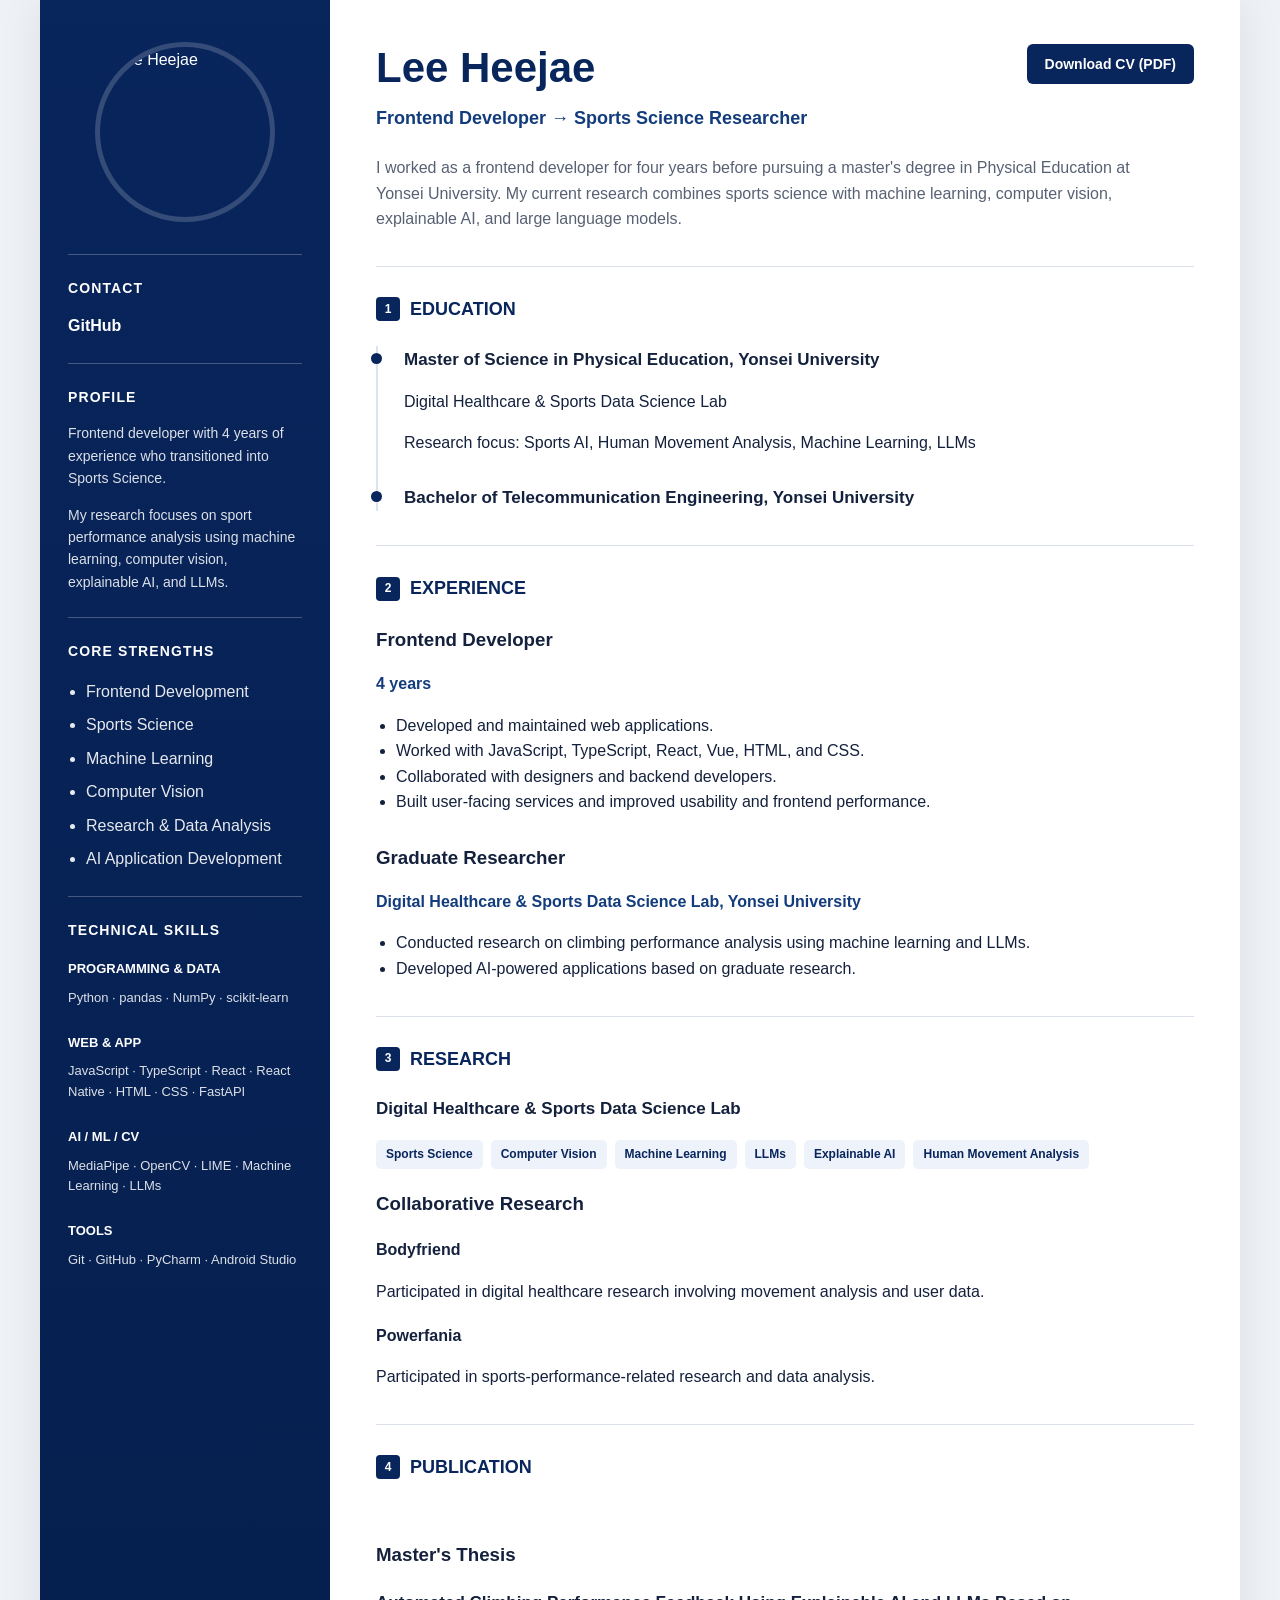
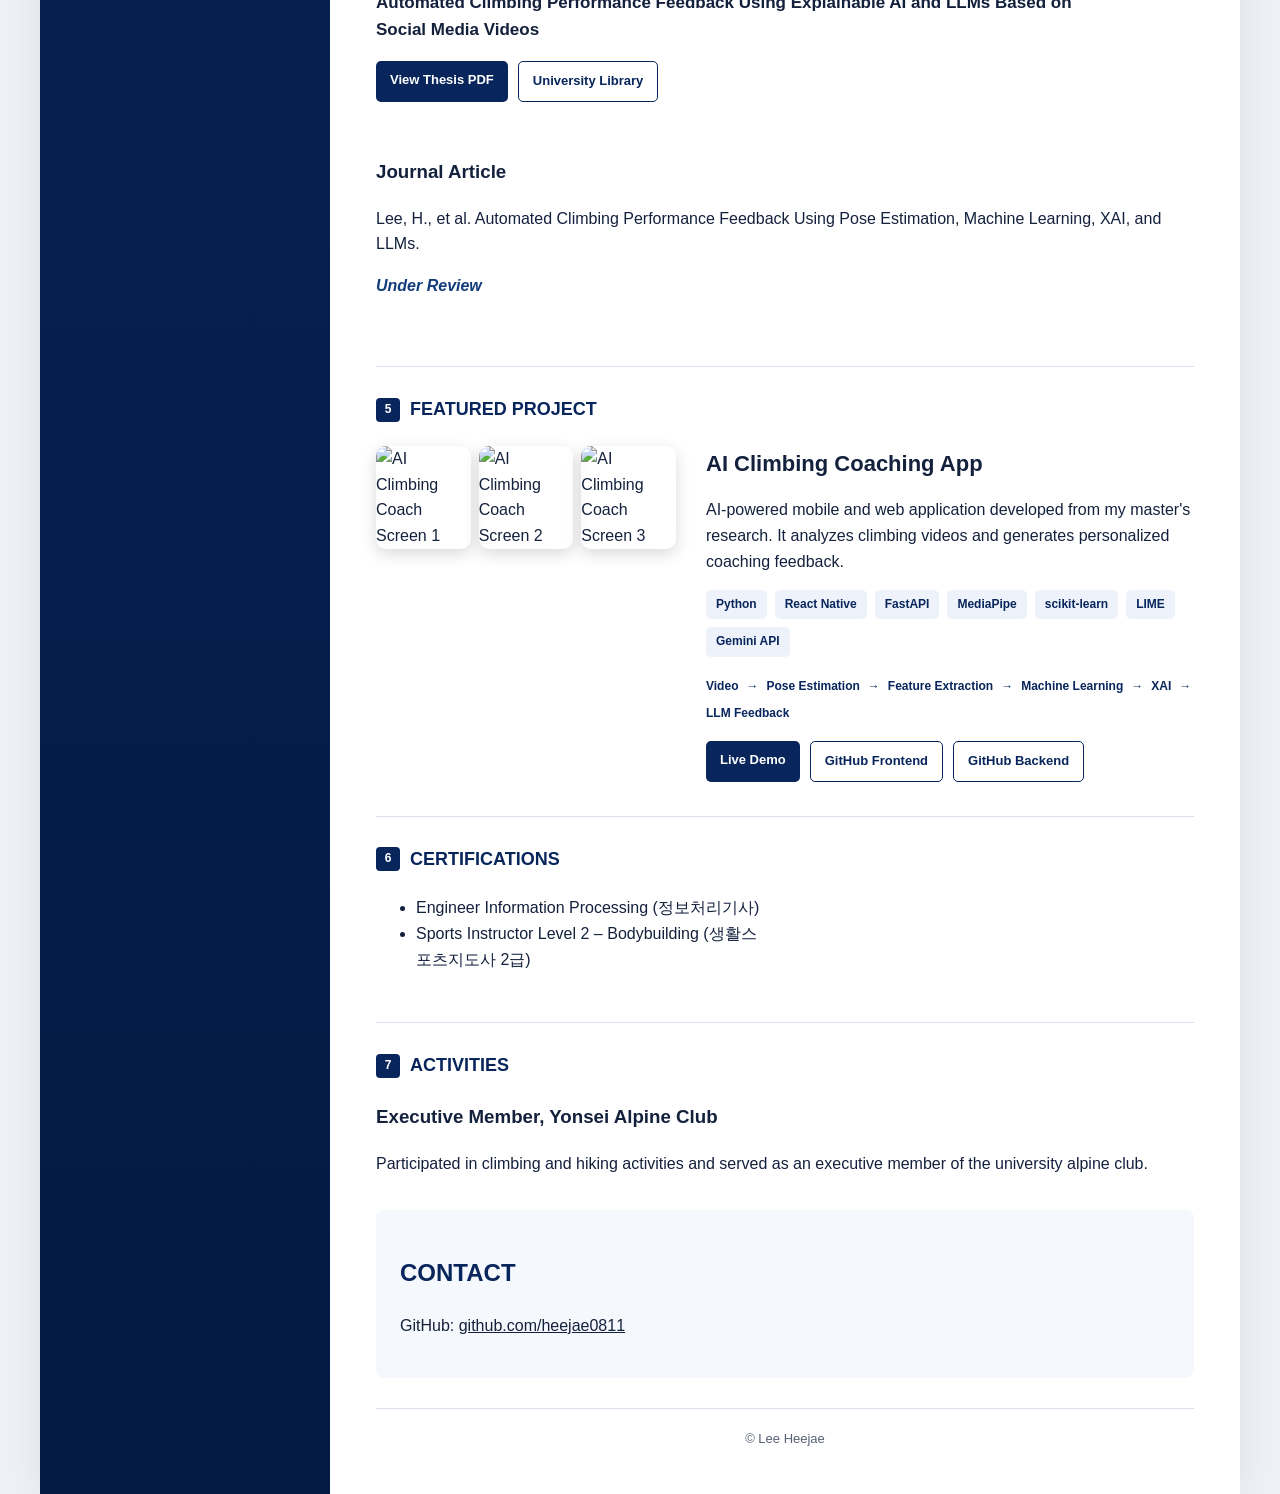
==== index.html @ 7dd9db21 "CV" ====
<!DOCTYPE html>
<html lang="en">
<head>
  <meta charset="UTF-8" />
  <meta name="viewport" content="width=device-width, initial-scale=1.0" />
  <title>Lee Heejae | Sports Science & AI</title>
  <meta
    name="description"
    content="Lee Heejae - Sports Science Researcher"
  />
  <link rel="stylesheet" href="style.css" />
</head>

<body>
  <div class="page-wrapper">
    <!-- SIDEBAR -->
    <aside class="sidebar">
      <div class="profile-photo-wrapper">
        <img
          src="assets/profile.jpg"
          alt="Lee Heejae"
          class="profile-photo"
        />
      </div>

      <section class="sidebar-section">
        <h3>CONTACT</h3>

        <a
          href="https://github.com/heejae0811"
          target="_blank"
          rel="noopener noreferrer"
          class="sidebar-link"
        >
          GitHub
        </a>
      </section>

      <section class="sidebar-section">
        <h3>PROFILE</h3>

        <p>Frontend developer with 4 years of experience who transitioned into Sports Science.</p>

        <p>My research focuses on sport performance analysis using machine learning, computer vision, explainable AI, and LLMs.</p>
      </section>

      <section class="sidebar-section">
        <h3>CORE STRENGTHS</h3>

        <ul class="sidebar-list">
          <li>Frontend Development</li>
          <li>Sports Science</li>
          <li>Machine Learning</li>
          <li>Computer Vision</li>
          <li>Research & Data Analysis</li>
          <li>AI Application Development</li>
        </ul>
      </section>

      <section class="sidebar-section">
        <h3>TECHNICAL SKILLS</h3>

        <div class="skill-group">
          <strong>Programming & Data</strong>

          <p>Python · pandas · NumPy · scikit-learn</p>
        </div>

        <div class="skill-group">
          <strong>Web & App</strong>

          <p>JavaScript · TypeScript · React · React Native · HTML · CSS · FastAPI</p>
        </div>

        <div class="skill-group">
          <strong>AI / ML / CV</strong>

          <p>MediaPipe · OpenCV · LIME · Machine Learning · LLMs</p>
        </div>

        <div class="skill-group">
          <strong>Tools</strong>

          <p>Git · GitHub · PyCharm · Android Studio</p>
        </div>
      </section>
    </aside>

    <!-- MAIN -->
    <main class="main-content">
      <!-- HERO -->
      <header class="hero">
        <div>
          <h1>Lee Heejae</h1>

          <p class="hero-subtitle">Frontend Developer → Sports Science Researcher</p>
        </div>

        <button type="button" class="download-btn" onclick="window.print()">
          Download CV (PDF)
        </button>
      </header>

      <section class="intro">
        <p>
          I worked as a frontend developer for four years before pursuing
          a master's degree in Physical Education at Yonsei University.
          My current research combines sports science with machine learning,
          computer vision, explainable AI, and large language models.
        </p>
      </section>

      <!-- EDUCATION -->
      <section class="section" id="education">
        <h2>
          <span class="section-number">1</span>
          EDUCATION
        </h2>

        <div class="timeline">
          <div class="timeline-item">
            <h3>Master of Science in Physical Education, Yonsei University</h3>

            <p>Digital Healthcare & Sports Data Science Lab</p>

            <p>Research focus: Sports AI, Human Movement Analysis, Machine Learning, LLMs</p>
          </div>

          <div class="timeline-item">
            <h3>Bachelor of Telecommunication Engineering, Yonsei University</h3>
          </div>
        </div>
      </section>

      <!-- EXPERIENCE -->
      <section class="section" id="experience">
        <h2>
          <span class="section-number">2</span>
          EXPERIENCE
        </h2>

        <div class="experience-item">
          <h3>Frontend Developer</h3>

          <p class="experience-meta">4 years</p>

          <ul>
            <li>Developed and maintained web applications.</li>
            <li>Worked with JavaScript, TypeScript, React, Vue, HTML, and CSS.</li>
            <li>Collaborated with designers and backend developers.</li>
            <li>Built user-facing services and improved usability and frontend performance.</li>
          </ul>
        </div>

        <div class="experience-item">
          <h3>Graduate Researcher</h3>

          <p class="experience-meta">
            Digital Healthcare & Sports Data Science Lab, Yonsei University
          </p>

          <ul>
            <li>Conducted research on climbing performance analysis using machine learning and LLMs.</li>
            <li>Developed AI-powered applications based on graduate research.</li>
          </ul>
        </div>

      </section>

      <!-- RESEARCH -->
      <section class="section" id="research">
        <h2>
          <span class="section-number">3</span>
          RESEARCH
        </h2>

        <p class="research-lab">Digital Healthcare & Sports Data Science Lab</p>

        <div class="tag-container">
          <span class="tag">Sports Science</span>
          <span class="tag">Computer Vision</span>
          <span class="tag">Machine Learning</span>
          <span class="tag">LLMs</span>
          <span class="tag">Explainable AI</span>
          <span class="tag">Human Movement Analysis</span>
        </div>

        <div class="research-collaboration">
          <h3>Collaborative Research</h3>

          <div class="research-item">
            <strong>Bodyfriend</strong>

            <p>Participated in digital healthcare research involving movement analysis and user data.</p>
          </div>

          <div class="research-item">
            <strong>Powerfania</strong>

            <p>Participated in sports-performance-related research and data analysis.</p>
          </div>
        </div>
      </section>


      <!-- THESIS -->
      <section class="section" id="thesis">
        <h2>
          <span class="section-number">4</span>
          PUBLICATION
        </h2>

        <div class="thesis-card">
          <h3>Master's Thesis</h3>

          <p class="thesis-title">Automated Climbing Performance Feedback Using Explainable AI and LLMs Based on Social Media Videos</p>

          <div class="button-row">
            <a
              href="assets/thesis.pdf"
              target="_blank"
              class="primary-btn"
            >
              View Thesis PDF
            </a>

            <a
              href="#"
              target="_blank"
              class="secondary-btn"
            >
              University Library
            </a>
          </div>
        </div>

        <div class="publication-card">
          <h3>Journal Article</h3>

          <p>
            Lee, H., et al.
            Automated Climbing Performance Feedback Using
            Pose Estimation, Machine Learning, XAI, and LLMs.
          </p>

          <p class="status">Under Review</p>
        </div>
      </section>

      <!-- PROJECT -->
      <section class="section featured-project" id="project">
        <h2>
          <span class="section-number">5</span>
          FEATURED PROJECT
        </h2>

        <div class="project-layout">
          <div class="project-images">
            <img
              src="assets/app-01.jpg"
              alt="AI Climbing Coach Screen 1"
            />

            <img
              src="assets/app-02.jpg"
              alt="AI Climbing Coach Screen 2"
            />

            <img
              src="assets/app-03.jpg"
              alt="AI Climbing Coach Screen 3"
            />
          </div>

          <div class="project-content">
            <div class="project-title-row">
              <h3>AI Climbing Coaching App</h3>
            </div>

            <p>
              AI-powered mobile and web application
              developed from my master's research.
              It analyzes climbing videos and generates
              personalized coaching feedback.
            </p>

            <div class="tag-container">
              <span class="tag">Python</span>
              <span class="tag">React Native</span>
              <span class="tag">FastAPI</span>
              <span class="tag">MediaPipe</span>
              <span class="tag">scikit-learn</span>
              <span class="tag">LIME</span>
              <span class="tag">Gemini API</span>
            </div>

            <div class="pipeline">
              <span>Video</span>
              <span>→</span>

              <span>Pose Estimation</span>
              <span>→</span>

              <span>Feature Extraction</span>
              <span>→</span>

              <span>Machine Learning</span>
              <span>→</span>

              <span>XAI</span>
              <span>→</span>

              <span>LLM Feedback</span>
            </div>

            <div class="button-row">
              <a
                href="https://ai-climbing-coach-seven.vercel.app"
                target="_blank"
                class="primary-btn"
              >
                Live Demo
              </a>

              <a
                href="https://github.com/heejae0811/AIClimbingCoach"
                target="_blank"
                class="secondary-btn"
              >
                GitHub Frontend
              </a>

              <a
                href="https://github.com/heejae0811/AIClimbingCoach_backend"
                target="_blank"
                class="secondary-btn"
              >
                GitHub Backend
              </a>
            </div>
          </div>
        </div>
      </section>

      <!-- CERTIFICATIONS -->
      <section class="section two-column-section">
        <div>
          <h2>
            <span class="section-number">6</span>
            CERTIFICATIONS
          </h2>

          <ul>
            <li>Engineer Information Processing (정보처리기사)</li>

            <li>Sports Instructor Level 2 – Bodybuilding (생활스포츠지도사 2급)</li>
          </ul>
        </div>
      </section>

      <!-- ACTIVITIES -->
      <section class="section">

        <h2>
          <span class="section-number">7</span>
          ACTIVITIES
        </h2>

        <h3>Executive Member, Yonsei Alpine Club</h3>

        <p>Participated in climbing and hiking activities and served as an executive member of the university alpine club.</p>
      </section>

      <!-- CONTACT -->
      <section class="contact-section">
        <h2>CONTACT</h2>

        <p>
          GitHub:
          <a
            href="https://github.com/heejae0811"
            target="_blank"
          >
            github.com/heejae0811
          </a>
        </p>
      </section>

      <footer>© Lee Heejae</footer>
    </main>
  </div>

  <script src="script.js"></script>
</body>
</html>
---- style.css ----
:root {
  --navy: #08255c;
  --navy-dark: #041a43;
  --navy-light: #123c7c;

  --text: #14213d;
  --muted: #586174;

  --border: #d9e0eb;
  --background: #ffffff;
  --tag-bg: #eef3fb;
}

* {
  box-sizing: border-box;
}

html {
  scroll-behavior: smooth;
}

body {
  margin: 0;
  font-family:
    -apple-system,
    BlinkMacSystemFont,
    "Segoe UI",
    Arial,
    sans-serif;

  background: #eef1f6;
  color: var(--text);
  line-height: 1.6;
}

a {
  color: inherit;
}

.page-wrapper {
  width: 1200px;
  max-width: 100%;
  margin: 0 auto;

  display: grid;
  grid-template-columns: 290px 1fr;

  background: white;

  min-height: 100vh;

  box-shadow:
    0 0 40px rgba(0, 0, 0, 0.08);
}


/* =========================
   SIDEBAR
========================= */

.sidebar {
  background:
    linear-gradient(
      180deg,
      var(--navy) 0%,
      var(--navy-dark) 100%
    );

  color: white;

  padding:
    42px 28px;

  min-height: 100%;
}

.profile-photo-wrapper {
  display: flex;
  justify-content: center;

  margin-bottom: 32px;
}

.profile-photo {
  width: 180px;
  height: 180px;

  object-fit: cover;

  border-radius: 50%;

  border:
    5px solid rgba(255,255,255,0.18);
}

.sidebar-section {
  border-top:
    1px solid rgba(255,255,255,0.25);

  padding-top: 22px;
  margin-top: 24px;
}

.sidebar-section h3 {
  margin:
    0 0 14px;

  font-size: 14px;

  letter-spacing: 0.08em;
}

.sidebar-section p {
  font-size: 14px;
  color:
    rgba(255,255,255,0.86);
}

.sidebar-link {
  display: inline-block;

  text-decoration: none;

  font-weight: 600;
}

.sidebar-link:hover {
  text-decoration: underline;
}

.sidebar-list {
  padding-left: 18px;

  color:
    rgba(255,255,255,0.9);
}

.sidebar-list li {
  margin-bottom: 8px;
}

.skill-group {
  margin-bottom: 20px;
}

.skill-group strong {
  font-size: 13px;

  text-transform: uppercase;
}

.skill-group p {
  margin:
    7px 0 0;

  font-size: 13px;
}


/* =========================
   MAIN
========================= */

.main-content {
  padding:
    44px 46px;
}


/* HERO */

.hero {
  display: flex;

  justify-content: space-between;

  gap: 30px;

  align-items: flex-start;
}

.hero h1 {
  margin: 0;

  font-size: 42px;

  color: var(--navy);

  line-height: 1.15;
}

.hero h1 span {
  font-size: 34px;
  margin-left: 10px;
}

.hero-subtitle {
  margin:
    12px 0 0;

  color: var(--navy-light);

  font-size: 18px;

  font-weight: 700;
}

.download-btn {
  white-space: nowrap;

  background: var(--navy);

  color: white;

  padding:
    12px 18px;

  border-radius: 6px;

  text-decoration: none;

  font-weight: 600;

  transition:
    0.2s ease;
}

.download-btn:hover {
  background:
    var(--navy-light);
}

.intro {
  margin-top: 22px;

  max-width: 760px;

  font-size: 16px;

  color: var(--muted);
}


/* =========================
   SECTION
========================= */

.section {
  border-top:
    1px solid var(--border);

  margin-top: 34px;

  padding-top: 28px;
}

.section h2 {
  display: flex;

  align-items: center;

  gap: 10px;

  font-size: 18px;

  margin:
    0 0 22px;

  color: var(--navy);
}

.section-number {
  display: inline-flex;

  align-items: center;
  justify-content: center;

  width: 24px;
  height: 24px;

  background: var(--navy);

  color: white;

  border-radius: 4px;

  font-size: 12px;
}


/* EDUCATION */

.timeline {
  border-left:
    2px solid #dce4f0;

  padding-left: 26px;
}

.timeline-item {
  position: relative;

  margin-bottom: 28px;
}

.timeline-item::before {
  content: "";

  position: absolute;

  left: -33px;
  top: 7px;

  width: 11px;
  height: 11px;

  background: var(--navy);

  border-radius: 50%;
}

.timeline-item h3 {
  margin: 0;

  font-size: 17px;
}

.institution {
  color: var(--navy-light);

  font-weight: 700;
}


/* EXPERIENCE */

.experience-item {
  margin-bottom: 28px;
}

.experience-item h3 {
  margin-bottom: 2px;
}

.experience-meta {
  color: var(--navy-light);

  font-weight: 600;
}

.experience-item ul {
  padding-left: 20px;
}


/* RESEARCH */

.research-lab {
  font-size: 17px;
  font-weight: 700;
}

.tag-container {
  display: flex;

  flex-wrap: wrap;

  gap: 8px;

  margin:
    14px 0 20px;
}

.tag {
  background:
    var(--tag-bg);

  color: var(--navy);

  padding:
    5px 10px;

  border-radius: 5px;

  font-size: 12px;

  font-weight: 600;
}

.research-item {
  margin-bottom: 18px;
}


/* THESIS */

.thesis-card,
.publication-card {
  padding:
    18px 0;
}

.thesis-title {
  font-size: 17px;

  font-weight: 700;

  max-width: 700px;
}

.status {
  font-style: italic;

  color: var(--navy-light);

  font-weight: 700;
}


/* BUTTONS */

.button-row {
  display: flex;

  flex-wrap: wrap;

  gap: 10px;

  margin-top: 18px;
}

.download-btn {
  border: none;
  cursor: pointer;
  font-family: inherit;
  font-size: 14px;
}

.primary-btn,
.secondary-btn {
  display: inline-block;

  padding:
    9px 14px;

  border-radius: 5px;

  text-decoration: none;

  font-size: 13px;

  font-weight: 700;
}

.primary-btn {
  background: var(--navy);

  color: white;
}

.secondary-btn {
  border:
    1px solid var(--navy);

  color: var(--navy);

  background: white;
}


/* PROJECT */

.project-layout {
  display: grid;

  grid-template-columns:
    300px 1fr;

  gap: 30px;

  align-items: start;
}

.project-images {
  display: grid;

  grid-template-columns:
    repeat(3, 1fr);

  gap: 8px;
}

.project-images img {
  width: 100%;

  border-radius: 10px;

  box-shadow:
    0 5px 16px
    rgba(0,0,0,0.15);
}

.project-title-row {
  display: flex;

  align-items: center;

  gap: 10px;
}

.project-title-row h3 {
  font-size: 22px;

  margin: 0;
}

.featured-label {
  background: var(--navy);

  color: white;

  padding:
    4px 8px;

  border-radius: 5px;

  font-size: 11px;
}

.pipeline {
  display: flex;

  flex-wrap: wrap;

  gap: 8px;

  margin-top: 18px;

  color: var(--navy);

  font-size: 12px;

  font-weight: 600;
}


/* TWO COLUMN */

.two-column-section {
  display: grid;

  grid-template-columns:
    1fr 1fr;

  gap: 40px;
}


/* CONTACT */

.contact-section {
  margin-top: 34px;

  padding:
    24px;

  background:
    #f5f8fc;

  border-radius: 8px;
}

.contact-section h2 {
  color: var(--navy);
}


/* FOOTER */

footer {
  margin-top: 30px;

  padding-top: 20px;

  border-top:
    1px solid var(--border);

  text-align: center;

  color: var(--muted);

  font-size: 13px;
}


/* =========================
   RESPONSIVE
========================= */

@media (max-width: 900px) {

  .page-wrapper {
    display: block;
  }

  .sidebar {
    min-height: auto;
  }

  .main-content {
    padding:
      30px 22px;
  }

  .hero {
    display: block;
  }

  .download-btn {
    display: inline-block;

    margin-top: 20px;
  }

  .project-layout {
    grid-template-columns: 1fr;
  }

  .project-images {
    max-width: 400px;
  }

  .two-column-section {
    grid-template-columns: 1fr;
  }

}


@media (max-width: 520px) {

  .hero h1 {
    font-size: 34px;
  }

  .hero h1 span {
    display: block;

    margin:
      4px 0 0;

    font-size: 24px;
  }

  .project-images {
    grid-template-columns:
      repeat(3, 1fr);
  }

}


/* =========================================
   PRINT / PDF
========================================= */

@page {
  size: A4;
  margin: 12mm;
}

@media print {
  html,
  body {
    width: 210mm;
    margin: 0;
    padding: 0;

    background: #ffffff;

    -webkit-print-color-adjust: exact !important;
    print-color-adjust: exact !important;
  }

  body {
    font-size: 10.5pt;
    line-height: 1.45;
  }

  .page-wrapper {
    width: 100%;
    max-width: none;
    min-height: auto;

    margin: 0;

    display: grid;

    grid-template-columns: 55mm 1fr;

    box-shadow: none;
  }

  /* LEFT SIDEBAR */

  .sidebar {
    padding: 10mm 6mm;

    background: #08255c !important;
    color: #ffffff !important;

    min-height: 100%;
  }

  .profile-photo {
    width: 34mm;
    height: 34mm;

    border-width: 2px;
  }

  .sidebar-section {
    margin-top: 5mm;
    padding-top: 4mm;
  }

  .sidebar-section h3 {
    font-size: 9pt;
  }

  .sidebar-section p,
  .sidebar-list,
  .skill-group p {
    font-size: 8pt;
    line-height: 1.35;
  }

  /* MAIN */

  .main-content {
    padding: 10mm 8mm;
  }

  .hero {
    display: block;
  }

  .hero h1 {
    font-size: 25pt;
  }

  .hero h1 span {
    font-size: 18pt;
  }

  .hero-subtitle {
    font-size: 11pt;
  }

  .intro {
    font-size: 9.5pt;
  }

  /* REMOVE DOWNLOAD BUTTON */

  .download-btn {
    display: none !important;
  }

  /* SECTIONS */

  .section {
    margin-top: 6mm;
    padding-top: 5mm;
  }

  .section h2 {
    margin-bottom: 4mm;

    font-size: 12pt;
  }

  .section h3 {
    font-size: 10pt;
  }

  .section p,
  .section li {
    font-size: 8.8pt;
  }

  /* Prevent sections from being awkwardly split */

  .timeline-item,
  .experience-item,
  .research-item,
  .thesis-card,
  .publication-card,
  .project-content {
    break-inside: avoid;
    page-break-inside: avoid;
  }

  /* PROJECT */

  .project-layout {
    display: block;
  }

  .project-images {
    display: flex;

    gap: 3mm;

    margin-bottom: 5mm;
  }

  .project-images img {
    width: 28%;
    max-width: 28%;

    border-radius: 3mm;

    box-shadow: none;
  }

  .project-title-row h3 {
    font-size: 12pt;
  }

  .tag-container {
    gap: 2mm;
  }

  .tag {
    padding: 1mm 2mm;

    font-size: 7.5pt;
  }

  .pipeline {
    font-size: 7.5pt;
  }

  /* DON'T PRINT WEBSITE BUTTONS */

  .button-row {
    display: none !important;
  }

  /* CERTIFICATIONS */

  .two-column-section {
    display: grid;

    grid-template-columns: 1fr 1fr;

    gap: 8mm;
  }

  /* CONTACT */

  .contact-section {
    background: #f5f8fc !important;

    padding: 5mm;
  }

  /* FOOTER */

  footer {
    margin-top: 5mm;

    font-size: 7pt;
  }

  /* LINKS */

  a {
    text-decoration: none;

    color: inherit;
  }

  /* IMPORTANT:
     avoid page splitting immediately after headings */

  h1,
  h2,
  h3 {
    break-after: avoid;
    page-break-after: avoid;
  }

}
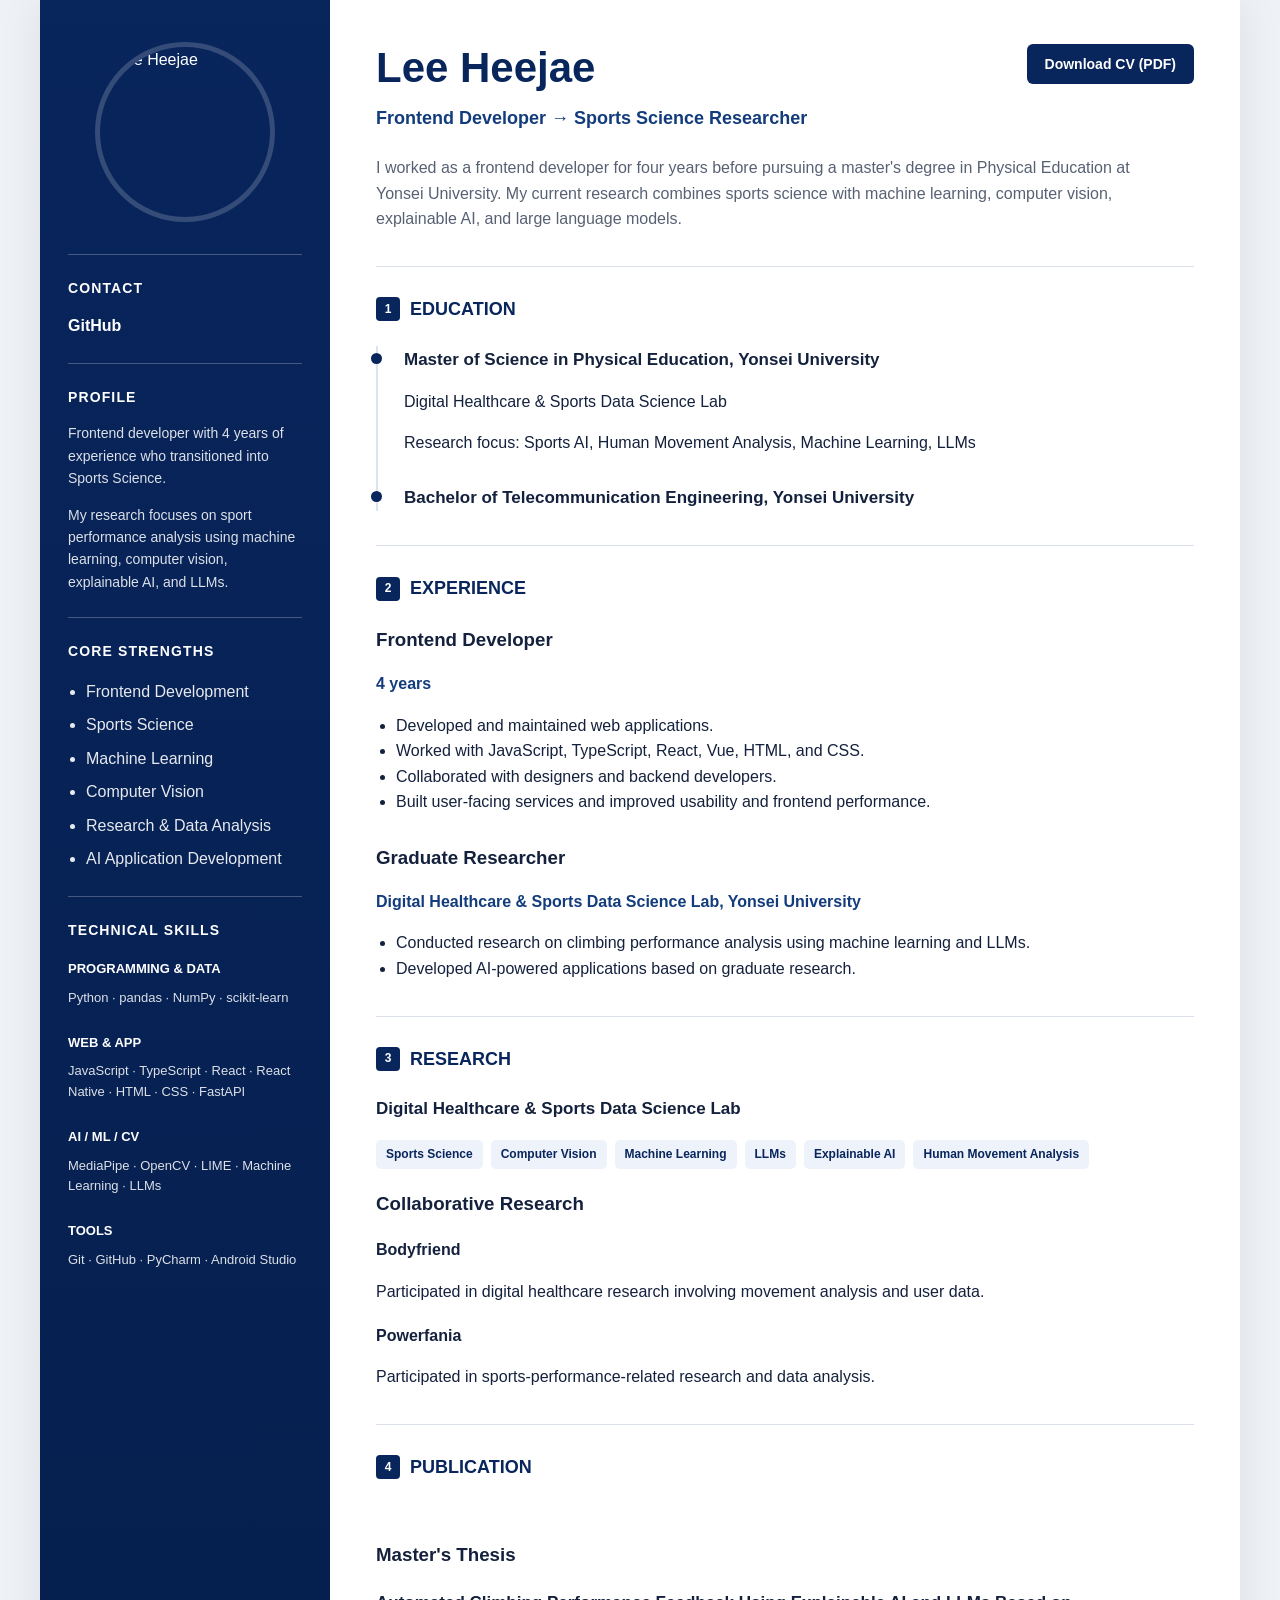
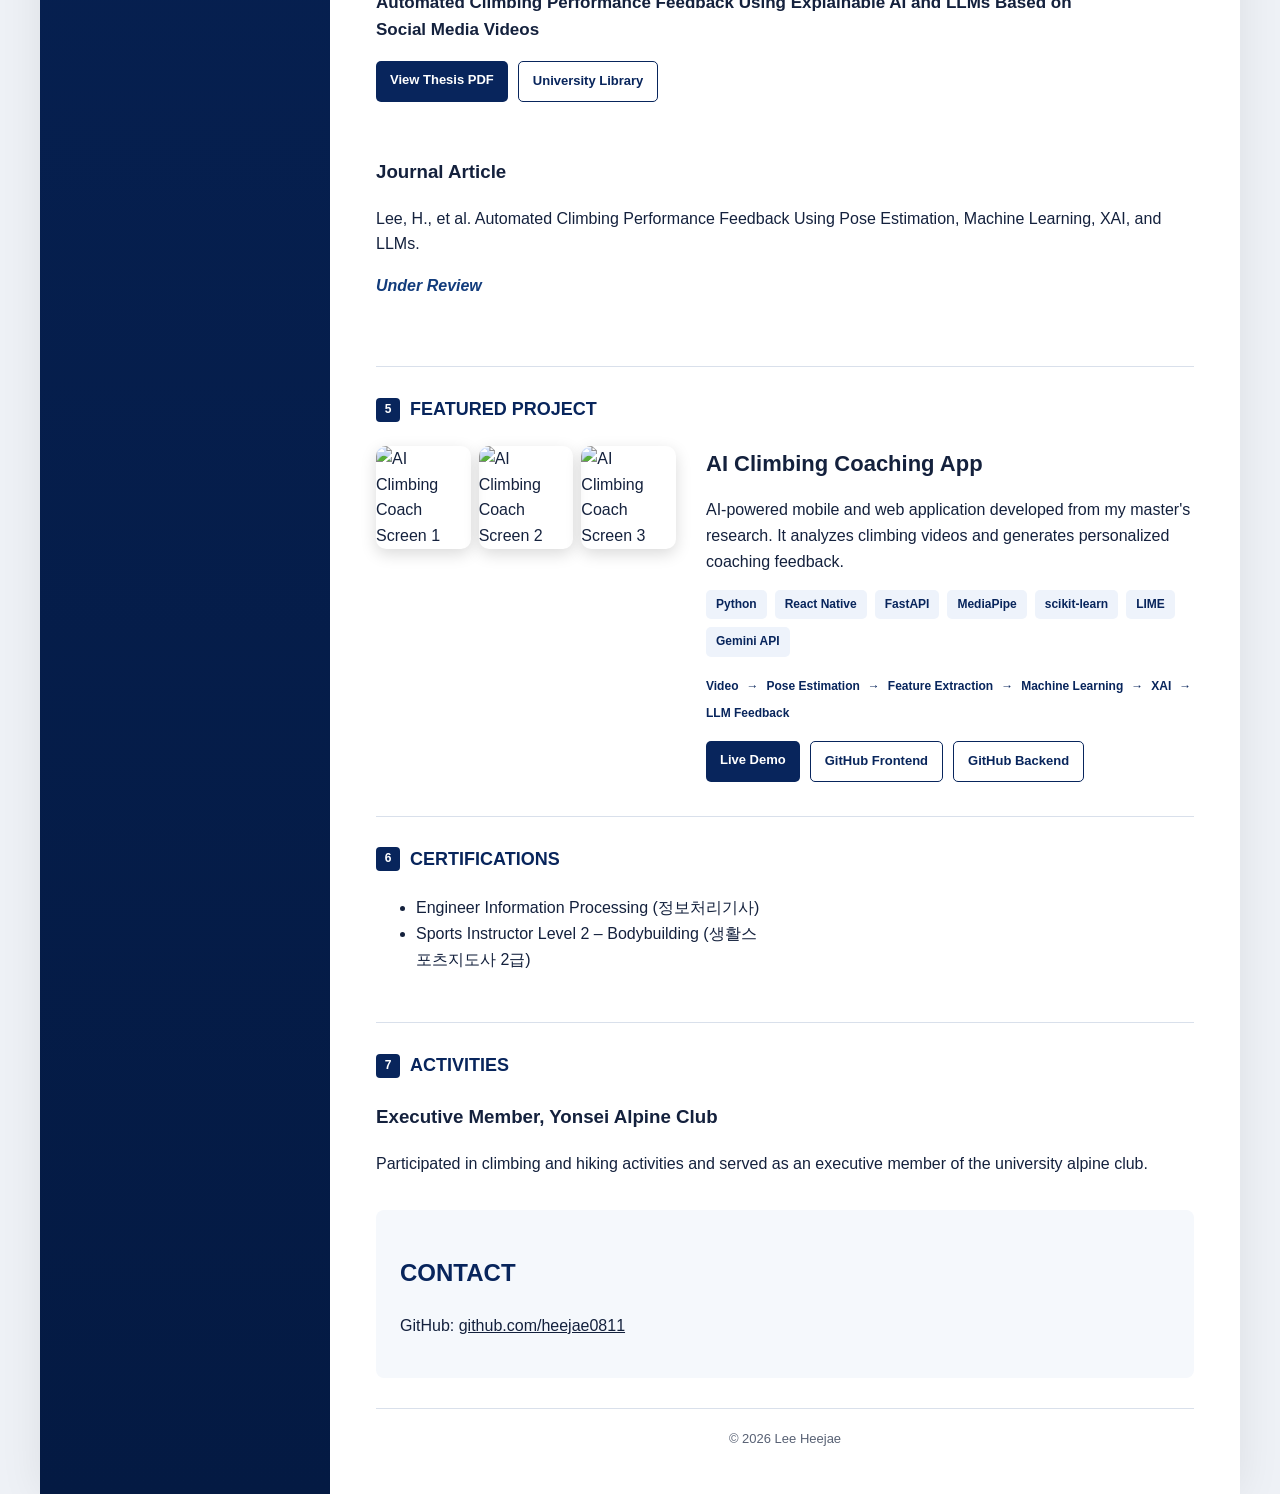
==== commit 3e6700a4: "CV" ====
--- a/index.html
+++ b/index.html
@@ -386,7 +386,7 @@
         </p>
       </section>
 
-      <footer>© Lee Heejae</footer>
+      <footer>© 2026 Lee Heejae</footer>
     </main>
   </div>
 
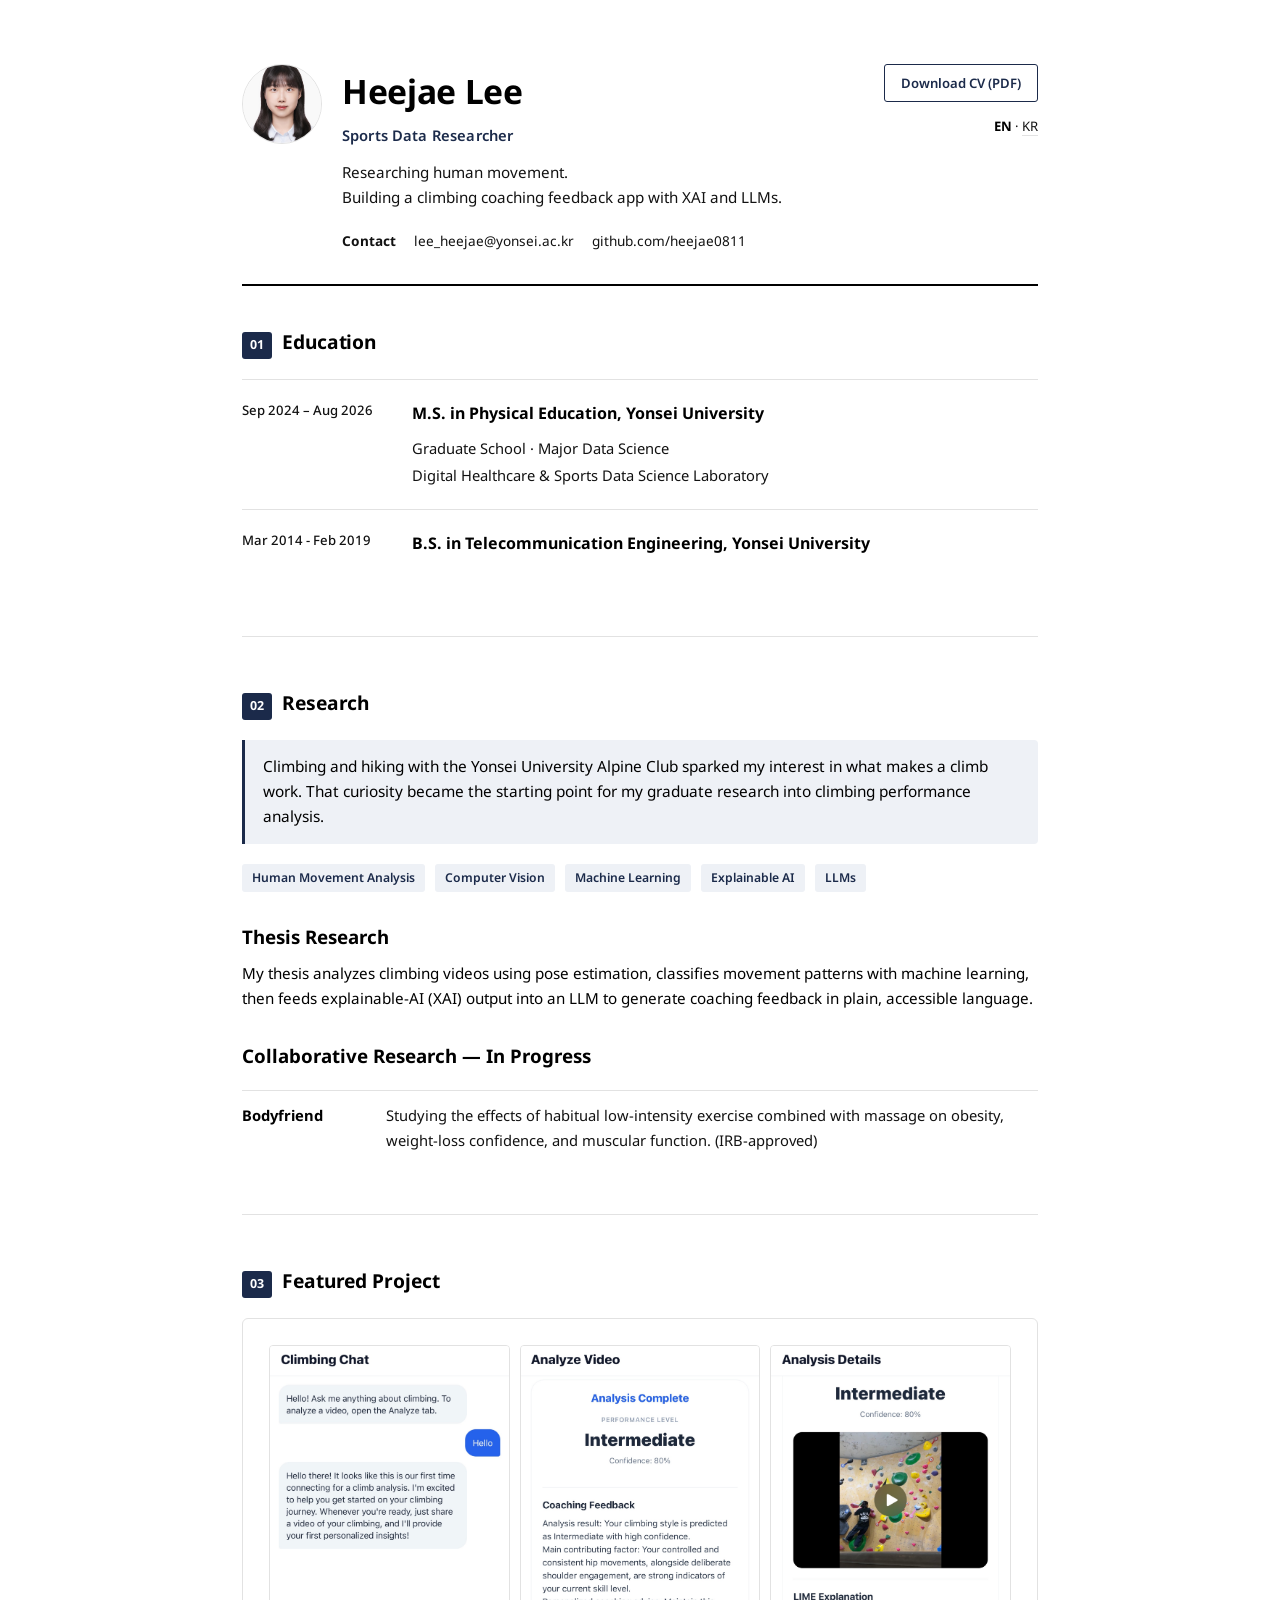
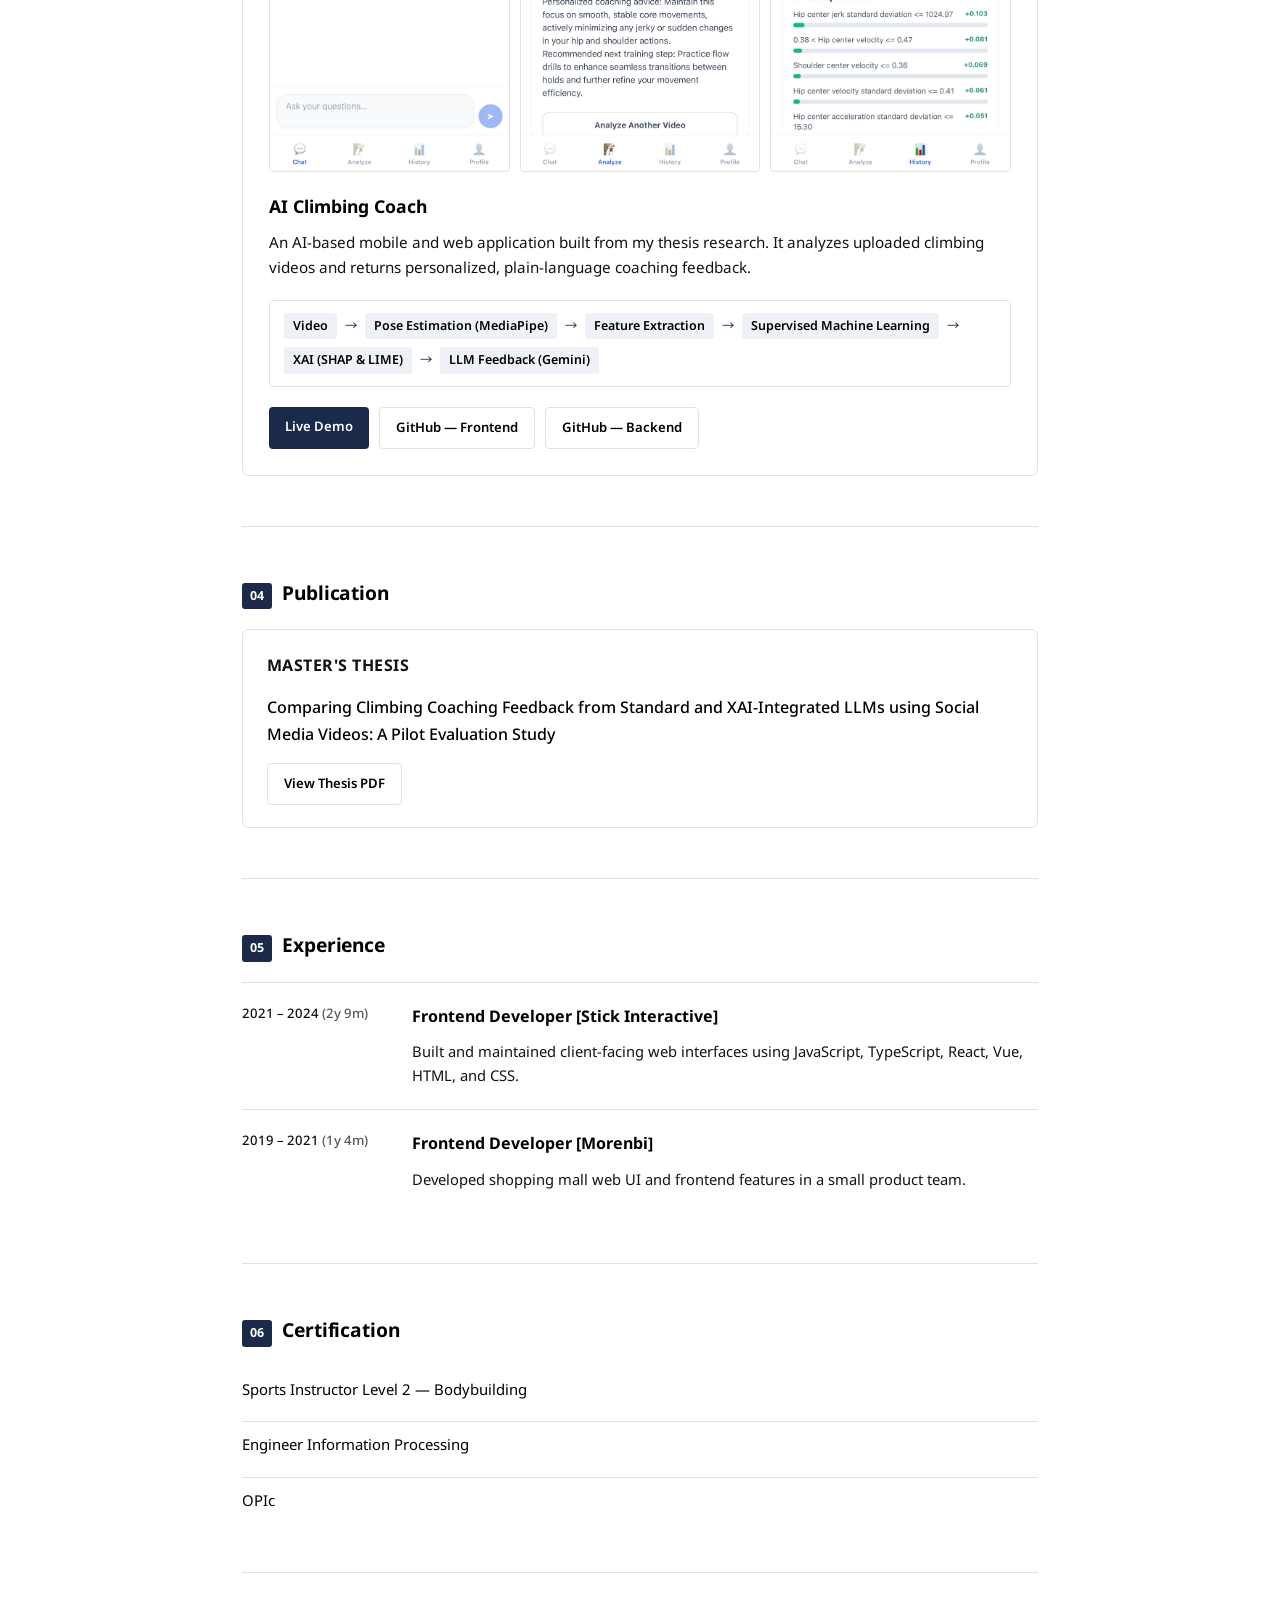
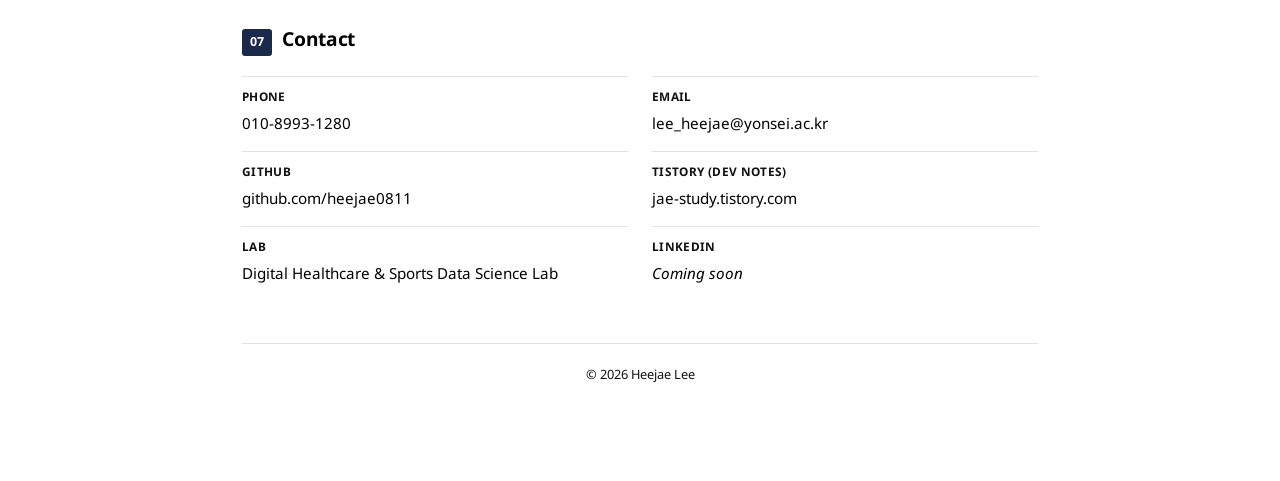
==== commit c4f9ca70: "CV" ====
--- a/index.html
+++ b/index.html
@@ -1,395 +1,269 @@
 <!DOCTYPE html>
-<html lang="en">
-<head>
-  <meta charset="UTF-8" />
-  <meta name="viewport" content="width=device-width, initial-scale=1.0" />
-  <title>Lee Heejae | Sports Science & AI</title>
-  <meta
-    name="description"
-    content="Lee Heejae - Sports Science Researcher"
-  />
-  <link rel="stylesheet" href="style.css" />
-</head>
-
-<body>
-  <div class="page-wrapper">
-    <!-- SIDEBAR -->
-    <aside class="sidebar">
-      <div class="profile-photo-wrapper">
-        <img
-          src="assets/profile.jpg"
-          alt="Lee Heejae"
-          class="profile-photo"
-        />
-      </div>
-
-      <section class="sidebar-section">
-        <h3>CONTACT</h3>
-
-        <a
-          href="https://github.com/heejae0811"
-          target="_blank"
-          rel="noopener noreferrer"
-          class="sidebar-link"
-        >
-          GitHub
-        </a>
-      </section>
-
-      <section class="sidebar-section">
-        <h3>PROFILE</h3>
-
-        <p>Frontend developer with 4 years of experience who transitioned into Sports Science.</p>
-
-        <p>My research focuses on sport performance analysis using machine learning, computer vision, explainable AI, and LLMs.</p>
-      </section>
-
-      <section class="sidebar-section">
-        <h3>CORE STRENGTHS</h3>
-
-        <ul class="sidebar-list">
-          <li>Frontend Development</li>
-          <li>Sports Science</li>
-          <li>Machine Learning</li>
-          <li>Computer Vision</li>
-          <li>Research & Data Analysis</li>
-          <li>AI Application Development</li>
-        </ul>
-      </section>
-
-      <section class="sidebar-section">
-        <h3>TECHNICAL SKILLS</h3>
-
-        <div class="skill-group">
-          <strong>Programming & Data</strong>
-
-          <p>Python · pandas · NumPy · scikit-learn</p>
-        </div>
-
-        <div class="skill-group">
-          <strong>Web & App</strong>
-
-          <p>JavaScript · TypeScript · React · React Native · HTML · CSS · FastAPI</p>
-        </div>
-
-        <div class="skill-group">
-          <strong>AI / ML / CV</strong>
-
-          <p>MediaPipe · OpenCV · LIME · Machine Learning · LLMs</p>
-        </div>
-
-        <div class="skill-group">
-          <strong>Tools</strong>
-
-          <p>Git · GitHub · PyCharm · Android Studio</p>
-        </div>
-      </section>
-    </aside>
-
-    <!-- MAIN -->
-    <main class="main-content">
-      <!-- HERO -->
-      <header class="hero">
-        <div>
-          <h1>Lee Heejae</h1>
-
-          <p class="hero-subtitle">Frontend Developer → Sports Science Researcher</p>
-        </div>
-
-        <button type="button" class="download-btn" onclick="window.print()">
-          Download CV (PDF)
-        </button>
-      </header>
-
-      <section class="intro">
+  <html lang="en">
+  <head>
+    <meta charset="UTF-8" />
+    <meta name="viewport" content="width=device-width, initial-scale=1.0" />
+
+    <title>Heejae Lee — Sports Data Researcher</title>
+    <meta name="description" content="Heejae Lee — Sports Data Researcher" />
+
+    <link rel="stylesheet" href="style.css" />
+  </head>
+
+  <body>
+  <div class="page">
+    <!-- MASTHEAD -->
+    <header class="masthead">
+      <div class="masthead-left">
+        <img src="assets/profile.jpeg" alt="Heejae Lee" class="masthead-photo" />
+
+        <div class="masthead-text">
+          <h1>Heejae Lee</h1>
+
+          <p class="role">Sports Data Researcher</p>
+
+          <p class="tagline">
+            Researching human movement. <br />
+            Building a climbing coaching feedback app with XAI and LLMs.
+          </p>
+
+          <div class="contact-bar">
+            <a href="#contact" class="inline-link"><b>Contact</b></a>
+            <a href="mailto:lee_heejae@yonsei.ac.kr">lee_heejae@yonsei.ac.kr</a>
+            <a href="https://github.com/heejae0811" target="_blank" rel="noopener noreferrer">github.com/heejae0811</a>
+          </div>
+        </div>
+      </div>
+
+      <div class="masthead-actions">
+        <button type="button" class="print-btn" onclick="window.print()">Download CV (PDF)</button>
+        <span class="lang-switch"><span class="current">EN</span> · <a href="index-kr.html">KR</a></span>
+      </div>
+    </header>
+
+    <!-- 1. EDUCATION -->
+    <section class="section" id="education">
+      <div class="section-head">
+        <span class="section-num">01</span>
+        <h2>Education</h2>
+      </div>
+
+      <div class="timeline-item">
+        <div class="timeline-date">Sep 2024 – Aug 2026</div>
+
+        <div class="timeline-body">
+          <h3>M.S. in Physical Education, Yonsei University</h3>
+
+          <p>Graduate School · Major Data Science</p>
+          <p>Digital Healthcare &amp; Sports Data Science Laboratory</p>
+        </div>
+      </div>
+
+      <div class="timeline-item">
+        <div class="timeline-date">Mar 2014 - Feb 2019</div>
+
+        <div class="timeline-body">
+          <h3>B.S. in Telecommunication Engineering, Yonsei University</h3>
+        </div>
+      </div>
+    </section>
+
+    <hr class="divider" />
+
+    <!-- 2. RESEARCH -->
+    <section class="section" id="research">
+      <div class="section-head">
+        <span class="section-num">02</span>
+        <h2>Research</h2>
+      </div>
+
+      <p class="research-intro">
+        Climbing and hiking with the Yonsei University Alpine Club sparked my interest in what makes a climb work.
+        That curiosity became the starting point for my graduate research into climbing performance analysis.
+      </p>
+
+      <div class="tag-container">
+        <span class="tag">Human Movement Analysis</span>
+        <span class="tag">Computer Vision</span>
+        <span class="tag">Machine Learning</span>
+        <span class="tag">Explainable AI</span>
+        <span class="tag">LLMs</span>
+      </div>
+
+      <div class="research-lead">
+        <h3>Thesis Research</h3>
+
         <p>
-          I worked as a frontend developer for four years before pursuing
-          a master's degree in Physical Education at Yonsei University.
-          My current research combines sports science with machine learning,
-          computer vision, explainable AI, and large language models.
+          My thesis analyzes climbing videos using pose estimation, classifies movement patterns with machine learning,
+          then feeds explainable-AI (XAI) output into an LLM to generate coaching feedback in plain, accessible language.
         </p>
-      </section>
-
-      <!-- EDUCATION -->
-      <section class="section" id="education">
-        <h2>
-          <span class="section-number">1</span>
-          EDUCATION
-        </h2>
-
-        <div class="timeline">
-          <div class="timeline-item">
-            <h3>Master of Science in Physical Education, Yonsei University</h3>
-
-            <p>Digital Healthcare & Sports Data Science Lab</p>
-
-            <p>Research focus: Sports AI, Human Movement Analysis, Machine Learning, LLMs</p>
-          </div>
-
-          <div class="timeline-item">
-            <h3>Bachelor of Telecommunication Engineering, Yonsei University</h3>
-          </div>
-        </div>
-      </section>
-
-      <!-- EXPERIENCE -->
-      <section class="section" id="experience">
-        <h2>
-          <span class="section-number">2</span>
-          EXPERIENCE
-        </h2>
-
-        <div class="experience-item">
-          <h3>Frontend Developer</h3>
-
-          <p class="experience-meta">4 years</p>
-
-          <ul>
-            <li>Developed and maintained web applications.</li>
-            <li>Worked with JavaScript, TypeScript, React, Vue, HTML, and CSS.</li>
-            <li>Collaborated with designers and backend developers.</li>
-            <li>Built user-facing services and improved usability and frontend performance.</li>
-          </ul>
-        </div>
-
-        <div class="experience-item">
-          <h3>Graduate Researcher</h3>
-
-          <p class="experience-meta">
-            Digital Healthcare & Sports Data Science Lab, Yonsei University
+      </div>
+
+      <div class="research-collab">
+        <h3>Collaborative Research — In Progress</h3>
+
+        <div class="research-item">
+          <strong>Bodyfriend</strong>
+
+          <p>
+            Studying the effects of habitual low-intensity exercise combined with massage on obesity,
+            weight-loss confidence, and muscular function. (IRB-approved)
           </p>
-
-          <ul>
-            <li>Conducted research on climbing performance analysis using machine learning and LLMs.</li>
-            <li>Developed AI-powered applications based on graduate research.</li>
-          </ul>
-        </div>
-
-      </section>
-
-      <!-- RESEARCH -->
-      <section class="section" id="research">
-        <h2>
-          <span class="section-number">3</span>
-          RESEARCH
-        </h2>
-
-        <p class="research-lab">Digital Healthcare & Sports Data Science Lab</p>
-
-        <div class="tag-container">
-          <span class="tag">Sports Science</span>
-          <span class="tag">Computer Vision</span>
-          <span class="tag">Machine Learning</span>
-          <span class="tag">LLMs</span>
-          <span class="tag">Explainable AI</span>
-          <span class="tag">Human Movement Analysis</span>
-        </div>
-
-        <div class="research-collaboration">
-          <h3>Collaborative Research</h3>
-
-          <div class="research-item">
-            <strong>Bodyfriend</strong>
-
-            <p>Participated in digital healthcare research involving movement analysis and user data.</p>
-          </div>
-
-          <div class="research-item">
-            <strong>Powerfania</strong>
-
-            <p>Participated in sports-performance-related research and data analysis.</p>
-          </div>
-        </div>
-      </section>
-
-
-      <!-- THESIS -->
-      <section class="section" id="thesis">
-        <h2>
-          <span class="section-number">4</span>
-          PUBLICATION
-        </h2>
-
-        <div class="thesis-card">
-          <h3>Master's Thesis</h3>
-
-          <p class="thesis-title">Automated Climbing Performance Feedback Using Explainable AI and LLMs Based on Social Media Videos</p>
-
-          <div class="button-row">
-            <a
-              href="assets/thesis.pdf"
-              target="_blank"
-              class="primary-btn"
-            >
-              View Thesis PDF
-            </a>
-
-            <a
-              href="#"
-              target="_blank"
-              class="secondary-btn"
-            >
-              University Library
-            </a>
-          </div>
-        </div>
-
-        <div class="publication-card">
-          <h3>Journal Article</h3>
-
-          <p>
-            Lee, H., et al.
-            Automated Climbing Performance Feedback Using
-            Pose Estimation, Machine Learning, XAI, and LLMs.
-          </p>
-
-          <p class="status">Under Review</p>
-        </div>
-      </section>
-
-      <!-- PROJECT -->
-      <section class="section featured-project" id="project">
-        <h2>
-          <span class="section-number">5</span>
-          FEATURED PROJECT
-        </h2>
-
-        <div class="project-layout">
-          <div class="project-images">
-            <img
-              src="assets/app-01.jpg"
-              alt="AI Climbing Coach Screen 1"
-            />
-
-            <img
-              src="assets/app-02.jpg"
-              alt="AI Climbing Coach Screen 2"
-            />
-
-            <img
-              src="assets/app-03.jpg"
-              alt="AI Climbing Coach Screen 3"
-            />
-          </div>
-
-          <div class="project-content">
-            <div class="project-title-row">
-              <h3>AI Climbing Coaching App</h3>
-            </div>
-
-            <p>
-              AI-powered mobile and web application
-              developed from my master's research.
-              It analyzes climbing videos and generates
-              personalized coaching feedback.
-            </p>
-
-            <div class="tag-container">
-              <span class="tag">Python</span>
-              <span class="tag">React Native</span>
-              <span class="tag">FastAPI</span>
-              <span class="tag">MediaPipe</span>
-              <span class="tag">scikit-learn</span>
-              <span class="tag">LIME</span>
-              <span class="tag">Gemini API</span>
-            </div>
-
-            <div class="pipeline">
-              <span>Video</span>
-              <span>→</span>
-
-              <span>Pose Estimation</span>
-              <span>→</span>
-
-              <span>Feature Extraction</span>
-              <span>→</span>
-
-              <span>Machine Learning</span>
-              <span>→</span>
-
-              <span>XAI</span>
-              <span>→</span>
-
-              <span>LLM Feedback</span>
-            </div>
-
-            <div class="button-row">
-              <a
-                href="https://ai-climbing-coach-seven.vercel.app"
-                target="_blank"
-                class="primary-btn"
-              >
-                Live Demo
-              </a>
-
-              <a
-                href="https://github.com/heejae0811/AIClimbingCoach"
-                target="_blank"
-                class="secondary-btn"
-              >
-                GitHub Frontend
-              </a>
-
-              <a
-                href="https://github.com/heejae0811/AIClimbingCoach_backend"
-                target="_blank"
-                class="secondary-btn"
-              >
-                GitHub Backend
-              </a>
-            </div>
-          </div>
-        </div>
-      </section>
-
-      <!-- CERTIFICATIONS -->
-      <section class="section two-column-section">
-        <div>
-          <h2>
-            <span class="section-number">6</span>
-            CERTIFICATIONS
-          </h2>
-
-          <ul>
-            <li>Engineer Information Processing (정보처리기사)</li>
-
-            <li>Sports Instructor Level 2 – Bodybuilding (생활스포츠지도사 2급)</li>
-          </ul>
-        </div>
-      </section>
-
-      <!-- ACTIVITIES -->
-      <section class="section">
-
-        <h2>
-          <span class="section-number">7</span>
-          ACTIVITIES
-        </h2>
-
-        <h3>Executive Member, Yonsei Alpine Club</h3>
-
-        <p>Participated in climbing and hiking activities and served as an executive member of the university alpine club.</p>
-      </section>
-
-      <!-- CONTACT -->
-      <section class="contact-section">
-        <h2>CONTACT</h2>
+        </div>
+      </div>
+    </section>
+
+    <hr class="divider" />
+
+    <!-- 3. FEATURED PROJECT -->
+    <section class="section" id="project">
+      <div class="section-head">
+        <span class="section-num">03</span>
+        <h2>Featured Project</h2>
+      </div>
+
+      <div class="project-card">
+        <div class="project-images">
+          <img src="assets/app01.jpg" alt="AI Climbing Coach — screen 1" />
+          <img src="assets/app02.jpg" alt="AI Climbing Coach — screen 2" />
+          <img src="assets/app03.jpg" alt="AI Climbing Coach — screen 3" />
+        </div>
+
+        <h3>AI Climbing Coach</h3>
 
         <p>
-          GitHub:
-          <a
-            href="https://github.com/heejae0811"
-            target="_blank"
-          >
-            github.com/heejae0811
-          </a>
+          An AI-based mobile and web application built from my thesis research.
+          It analyzes uploaded climbing videos and returns personalized, plain-language coaching feedback.
         </p>
-      </section>
-
-      <footer>© 2026 Lee Heejae</footer>
-    </main>
+
+        <div class="pipeline">
+          <span class="step">Video</span><span class="arrow">→</span>
+          <span class="step">Pose Estimation (MediaPipe)</span><span class="arrow">→</span>
+          <span class="step">Feature Extraction</span><span class="arrow">→</span>
+          <span class="step">Supervised Machine Learning</span><span class="arrow">→</span>
+          <span class="step">XAI (SHAP & LIME)</span><span class="arrow">→</span>
+          <span class="step">LLM Feedback (Gemini)</span>
+        </div>
+
+        <div class="button-row">
+          <a href="https://ai-climbing-coach-seven.vercel.app" target="_blank" rel="noopener noreferrer" class="btn btn-primary">Live Demo</a>
+          <a href="https://github.com/heejae0811/AIClimbingCoach" target="_blank" rel="noopener noreferrer" class="btn btn-secondary">GitHub — Frontend</a>
+          <a href="https://github.com/heejae0811/AIClimbingCoach_backend" target="_blank" rel="noopener noreferrer" class="btn btn-secondary">GitHub — Backend</a>
+        </div>
+      </div>
+    </section>
+
+    <hr class="divider" />
+
+    <!-- 4. PUBLICATION -->
+    <section class="section" id="publication">
+      <div class="section-head">
+        <span class="section-num">04</span>
+        <h2>Publication</h2>
+      </div>
+
+      <div class="pub-card">
+        <span class="pub-kind">Master's Thesis</span>
+
+        <p class="pub-title-kr">
+          Comparing Climbing Coaching Feedback from Standard and XAI-Integrated LLMs using Social Media Videos: A Pilot Evaluation Study
+        </p>
+
+        <div class="button-row">
+          <a href="assets/thesis.pdf" target="_blank" class="btn btn-secondary">View Thesis PDF</a>
+        </div>
+      </div>
+    </section>
+
+    <hr class="divider" />
+
+    <!-- 5. EXPERIENCE -->
+    <section class="section" id="experience">
+      <div class="section-head">
+        <span class="section-num">05</span>
+        <h2>Experience</h2>
+      </div>
+
+      <div class="timeline-item">
+        <div class="timeline-date">2021 – 2024 <span class="timeline-sub">(2y 9m)</span></div>
+
+        <div class="timeline-body">
+          <h3>Frontend Developer [Stick Interactive]</h3>
+
+          <p>Built and maintained client-facing web interfaces using JavaScript, TypeScript, React, Vue, HTML, and CSS.</p>
+        </div>
+      </div>
+
+      <div class="timeline-item">
+        <div class="timeline-date">2019 – 2021 <span class="timeline-sub">(1y 4m)</span></div>
+
+        <div class="timeline-body">
+          <h3>Frontend Developer [Morenbi]</h3>
+
+          <p>Developed shopping mall web UI and frontend features in a small product team.</p>
+        </div>
+      </div>
+    </section>
+
+    <hr class="divider" />
+
+    <!-- 6. CERTIFICATION -->
+    <section class="section" id="certification">
+      <div class="section-head">
+        <span class="section-num">06</span>
+        <h2>Certification</h2>
+      </div>
+
+      <ul class="cert-list">
+        <li>Sports Instructor Level 2 — Bodybuilding</li>
+        <li>Engineer Information Processing</li>
+        <li>OPIc</li>
+      </ul>
+    </section>
+
+    <hr class="divider" />
+
+    <!-- 7. CONTACT -->
+    <section class="section" id="contact">
+      <div class="section-head">
+        <span class="section-num">07</span>
+        <h2>Contact</h2>
+      </div>
+
+      <div class="contact-grid">
+        <div class="item">
+          <span class="label">Phone</span>
+          <span class="value">010-8993-1280</span>
+        </div>
+
+        <div class="item">
+          <span class="label">Email</span>
+          <a href="mailto:lee_heejae@yonsei.ac.kr">lee_heejae@yonsei.ac.kr</a>
+        </div>
+
+        <div class="item">
+          <span class="label">GitHub</span>
+          <a href="https://github.com/heejae0811" target="_blank" rel="noopener noreferrer">github.com/heejae0811</a>
+        </div>
+
+        <div class="item">
+          <span class="label">Tistory (dev notes)</span>
+          <a href="https://jae-study.tistory.com/" target="_blank" rel="noopener noreferrer">jae-study.tistory.com</a>
+        </div>
+
+        <div class="item">
+          <span class="label">Lab</span>
+          <a href="https://yonsei-digitalhealthcare.blogspot.com/" target="_blank" rel="noopener noreferrer">Digital Healthcare &amp; Sports Data Science Lab</a>
+        </div>
+
+        <div class="item">
+          <span class="label">LinkedIn</span>
+          <span class="value pending">Coming soon</span>
+        </div>
+      </div>
+    </section>
+
+    <footer>© 2026 Heejae Lee</footer>
   </div>
-
-  <script src="script.js"></script>
-</body>
-</html>+  </body>
+</html>
--- a/style.css
+++ b/style.css
@@ -1,895 +1,444 @@
+@import url('https://fonts.googleapis.com/css2?family=Noto+Sans:wght@400;500;600;700&family=Noto+Sans+KR:wght@400;500;600;700&display=swap');
+
 :root {
-  --navy: #08255c;
-  --navy-dark: #041a43;
-  --navy-light: #123c7c;
-
-  --text: #14213d;
-  --muted: #586174;
-
-  --border: #d9e0eb;
-  --background: #ffffff;
-  --tag-bg: #eef3fb;
-}
-
-* {
-  box-sizing: border-box;
-}
-
-html {
-  scroll-behavior: smooth;
-}
+  --bg: #FFFFFF;
+  --bg-raised: #FFFFFF;
+  --ink: #000000;
+  --ink-soft: #121212;
+  --line: #E2E2E2;
+  --navy: #1B2A4A;
+  --navy-soft: #EEF1F6;
+
+  --font: 'Noto Sans', 'Noto Sans KR', -apple-system, BlinkMacSystemFont, sans-serif;
+}
+
+* { box-sizing: border-box; }
+
+html { scroll-behavior: smooth; }
 
 body {
   margin: 0;
-  font-family:
-    -apple-system,
-    BlinkMacSystemFont,
-    "Segoe UI",
-    Arial,
-    sans-serif;
-
-  background: #eef1f6;
-  color: var(--text);
-  line-height: 1.6;
-}
-
-a {
-  color: inherit;
-}
-
-.page-wrapper {
-  width: 1200px;
-  max-width: 100%;
+  background: var(--bg);
+  color: var(--ink);
+  font-family: var(--font);
+  font-size: 16px;
+  line-height: 1.65;
+  -webkit-font-smoothing: antialiased;
+}
+
+.page {
+  max-width: 860px;
   margin: 0 auto;
-
+  padding: 64px 32px 96px;
+}
+
+/* ---------- HEADER ---------- */
+
+.masthead {
+  display: flex;
+  align-items: flex-start;
+  justify-content: space-between;
+  gap: 32px;
+  padding-bottom: 32px;
+  border-bottom: 2px solid var(--ink);
+  margin-bottom: 40px;
+}
+
+.masthead-photo {
+  width: 80px;
+  height: 80px;
+  border-radius: 50%;
+  object-fit: cover;
+  border: 1px solid var(--line);
+  flex-shrink: 0;
+}
+
+.masthead-text { flex: 1; min-width: 0; }
+
+.masthead h1 {
+  font-weight: 700;
+  font-size: 2.1rem;
+  letter-spacing: -0.01em;
+  margin: 0 0 4px;
+  color: var(--ink);
+}
+
+.masthead .role {
+  font-weight: 600;
+  font-size: 0.92rem;
+  letter-spacing: 0.01em;
+  color: var(--navy);
+  margin: 0 0 12px;
+}
+
+.masthead .tagline {
+  color: var(--ink-soft);
+  font-size: 0.95rem;
+  margin: 0;
+}
+
+.contact-bar {
+  display: flex;
+  flex-wrap: wrap;
+  gap: 8px 18px;
+  margin-top: 20px;
+  font-size: 0.85rem;
+}
+
+.contact-bar a, .contact-bar span {
+  color: var(--ink-soft);
+  text-decoration: none;
+  white-space: nowrap;
+}
+
+.contact-bar a:hover { color: var(--navy); text-decoration: underline; }
+
+.print-btn {
+  border: 1.5px solid var(--navy);
+  background: transparent;
+  color: var(--navy);
+  font-family: var(--font);
+  font-weight: 600;
+  font-size: 0.82rem;
+  padding: 9px 16px;
+  border-radius: 3px;
+  cursor: pointer;
+  white-space: nowrap;
+  transition: background 0.15s, color 0.15s;
+}
+.print-btn:hover { background: var(--navy); color: #fff; }
+
+.lang-switch {
+  font-size: 0.82rem;
+  color: var(--ink-soft);
+}
+.lang-switch a { color: var(--ink-soft); text-decoration: none; border-bottom: 1px solid var(--line); }
+.lang-switch a:hover { color: var(--navy); border-color: var(--navy); }
+.lang-switch .current { color: var(--ink); font-weight: 700; border: none; }
+
+/* ---------- SECTION STRUCTURE ---------- */
+
+.section-head {
+  display: flex;
+  align-items: baseline;
+  gap: 10px;
+  margin-bottom: 20px;
+}
+
+.section-num {
+  font-weight: 700;
+  font-size: 0.78rem;
+  color: #fff;
+  background: var(--navy);
+  border-radius: 3px;
+  padding: 3px 8px;
+}
+
+.section-head h2 {
+  font-weight: 700;
+  font-size: 1.2rem;
+  letter-spacing: -0.005em;
+  margin: 0;
+}
+
+/* clean divider between sections */
+.divider {
+  height: 1px;
+  background: var(--line);
+  border: none;
+  margin: 50px 0;
+}
+
+/* ---------- TIMELINE (Education / Experience) ---------- */
+
+.timeline-item {
   display: grid;
-  grid-template-columns: 290px 1fr;
-
-  background: white;
-
-  min-height: 100vh;
-
-  box-shadow:
-    0 0 40px rgba(0, 0, 0, 0.08);
-}
-
-
-/* =========================
-   SIDEBAR
-========================= */
-
-.sidebar {
-  background:
-    linear-gradient(
-      180deg,
-      var(--navy) 0%,
-      var(--navy-dark) 100%
-    );
-
-  color: white;
-
-  padding:
-    42px 28px;
-
-  min-height: 100%;
-}
-
-.profile-photo-wrapper {
-  display: flex;
-  justify-content: center;
-
-  margin-bottom: 32px;
-}
-
-.profile-photo {
-  width: 180px;
-  height: 180px;
-
-  object-fit: cover;
-
-  border-radius: 50%;
-
-  border:
-    5px solid rgba(255,255,255,0.18);
-}
-
-.sidebar-section {
-  border-top:
-    1px solid rgba(255,255,255,0.25);
-
-  padding-top: 22px;
-  margin-top: 24px;
-}
-
-.sidebar-section h3 {
-  margin:
-    0 0 14px;
-
-  font-size: 14px;
-
-  letter-spacing: 0.08em;
-}
-
-.sidebar-section p {
-  font-size: 14px;
-  color:
-    rgba(255,255,255,0.86);
-}
-
-.sidebar-link {
-  display: inline-block;
-
-  text-decoration: none;
-
-  font-weight: 600;
-}
-
-.sidebar-link:hover {
-  text-decoration: underline;
-}
-
-.sidebar-list {
-  padding-left: 18px;
-
-  color:
-    rgba(255,255,255,0.9);
-}
-
-.sidebar-list li {
-  margin-bottom: 8px;
-}
-
-.skill-group {
-  margin-bottom: 20px;
-}
-
-.skill-group strong {
-  font-size: 13px;
-
+  grid-template-columns: 150px 1fr;
+  gap: 20px;
+  padding: 20px 0;
+  border-top: 1px solid var(--line);
+}
+
+.timeline-item:first-child {
+  border-top: none;
+}
+
+.timeline-date {
+  font-size: 0.82rem;
+  font-weight: 500;
+  color: var(--ink-soft);
+}
+
+.timeline-body h3 {
+  font-size: 1rem;
+  font-weight: 700;
+  margin: 0 0 10px;
+}
+
+.timeline-body p {
+  margin: 2px 0;
+  font-size: 0.92rem;
+  color: var(--ink-soft);
+}
+
+.timeline-body a { color: var(--navy); }
+
+.timeline-body .meta-line { font-weight: 600; color: var(--ink); font-size: 0.88rem; }
+
+/* ---------- RESEARCH ---------- */
+
+.research-intro {
+  font-size: 0.96rem;
+  color: var(--ink);
+  margin: 0 0 20px;
+  padding: 14px 18px;
+  background: var(--navy-soft);
+  border-left: 3px solid var(--navy);
+  border-radius: 0 4px 4px 0;
+}
+
+.research-lead h3 {
+  font-weight: 700;
+  margin: 0 0 8px;
+}
+
+.research-lead p {
+  margin: 0 0 30px;
+  font-size: 0.95rem;
+}
+
+.tag-container {
+  display: flex;
+  flex-wrap: wrap;
+  gap: 10px;
+  margin: 0 0 30px;
+}
+
+.tag {
+  font-size: 0.76rem;
+  font-weight: 600;
+  color: var(--navy);
+  background: var(--navy-soft);
+  border-radius: 3px;
+  padding: 4px 10px;
+}
+
+.research-collab { margin-top: 8px; }
+.research-collab h4 {
+  font-size: 0.8rem;
+  font-weight: 700;
   text-transform: uppercase;
-}
-
-.skill-group p {
-  margin:
-    7px 0 0;
-
-  font-size: 13px;
-}
-
-
-/* =========================
-   MAIN
-========================= */
-
-.main-content {
-  padding:
-    44px 46px;
-}
-
-
-/* HERO */
-
-.hero {
-  display: flex;
-
-  justify-content: space-between;
-
-  gap: 30px;
-
-  align-items: flex-start;
-}
-
-.hero h1 {
-  margin: 0;
-
-  font-size: 42px;
-
-  color: var(--navy);
-
-  line-height: 1.15;
-}
-
-.hero h1 span {
-  font-size: 34px;
-  margin-left: 10px;
-}
-
-.hero-subtitle {
-  margin:
-    12px 0 0;
-
-  color: var(--navy-light);
-
-  font-size: 18px;
-
-  font-weight: 700;
-}
-
-.download-btn {
-  white-space: nowrap;
-
-  background: var(--navy);
-
-  color: white;
-
-  padding:
-    12px 18px;
-
+  letter-spacing: 0.03em;
+  color: var(--ink-soft);
+  margin: 0 0 12px;
+}
+
+.research-item {
+  display: grid;
+  grid-template-columns: 130px 1fr;
+  gap: 14px;
+  padding: 12px 0;
+  border-top: 1px solid var(--line);
+  font-size: 0.92rem;
+}
+.research-item:first-child { border-top: none; }
+.research-item strong { font-weight: 700; }
+.research-item .status {
+  font-size: 0.74rem;
+  font-weight: 600;
+  color: var(--navy);
+}
+.research-item p { margin: 0; color: var(--ink-soft); }
+
+/* ---------- FEATURED PROJECT ---------- */
+
+.project-card {
+  background: var(--bg-raised);
+  border: 1px solid var(--line);
   border-radius: 6px;
-
-  text-decoration: none;
-
-  font-weight: 600;
-
-  transition:
-    0.2s ease;
-}
-
-.download-btn:hover {
-  background:
-    var(--navy-light);
-}
-
-.intro {
-  margin-top: 22px;
-
-  max-width: 760px;
-
-  font-size: 16px;
-
-  color: var(--muted);
-}
-
-
-/* =========================
-   SECTION
-========================= */
-
-.section {
-  border-top:
-    1px solid var(--border);
-
-  margin-top: 34px;
-
-  padding-top: 28px;
-}
-
-.section h2 {
-  display: flex;
-
-  align-items: center;
-
-  gap: 10px;
-
-  font-size: 18px;
-
-  margin:
-    0 0 22px;
-
-  color: var(--navy);
-}
-
-.section-number {
-  display: inline-flex;
-
-  align-items: center;
-  justify-content: center;
-
-  width: 24px;
-  height: 24px;
-
-  background: var(--navy);
-
-  color: white;
-
-  border-radius: 4px;
-
-  font-size: 12px;
-}
-
-
-/* EDUCATION */
-
-.timeline {
-  border-left:
-    2px solid #dce4f0;
-
-  padding-left: 26px;
-}
-
-.timeline-item {
-  position: relative;
-
-  margin-bottom: 28px;
-}
-
-.timeline-item::before {
-  content: "";
-
-  position: absolute;
-
-  left: -33px;
-  top: 7px;
-
-  width: 11px;
-  height: 11px;
-
-  background: var(--navy);
-
-  border-radius: 50%;
-}
-
-.timeline-item h3 {
-  margin: 0;
-
-  font-size: 17px;
-}
-
-.institution {
-  color: var(--navy-light);
-
-  font-weight: 700;
-}
-
-
-/* EXPERIENCE */
-
-.experience-item {
-  margin-bottom: 28px;
-}
-
-.experience-item h3 {
-  margin-bottom: 2px;
-}
-
-.experience-meta {
-  color: var(--navy-light);
-
-  font-weight: 600;
-}
-
-.experience-item ul {
-  padding-left: 20px;
-}
-
-
-/* RESEARCH */
-
-.research-lab {
-  font-size: 17px;
-  font-weight: 700;
-}
-
-.tag-container {
-  display: flex;
-
-  flex-wrap: wrap;
-
-  gap: 8px;
-
-  margin:
-    14px 0 20px;
-}
-
-.tag {
-  background:
-    var(--tag-bg);
-
-  color: var(--navy);
-
-  padding:
-    5px 10px;
-
-  border-radius: 5px;
-
-  font-size: 12px;
-
-  font-weight: 600;
-}
-
-.research-item {
-  margin-bottom: 18px;
-}
-
-
-/* THESIS */
-
-.thesis-card,
-.publication-card {
-  padding:
-    18px 0;
-}
-
-.thesis-title {
-  font-size: 17px;
-
-  font-weight: 700;
-
-  max-width: 700px;
-}
-
-.status {
-  font-style: italic;
-
-  color: var(--navy-light);
-
-  font-weight: 700;
-}
-
-
-/* BUTTONS */
-
-.button-row {
-  display: flex;
-
-  flex-wrap: wrap;
-
-  gap: 10px;
-
-  margin-top: 18px;
-}
-
-.download-btn {
-  border: none;
-  cursor: pointer;
-  font-family: inherit;
-  font-size: 14px;
-}
-
-.primary-btn,
-.secondary-btn {
-  display: inline-block;
-
-  padding:
-    9px 14px;
-
-  border-radius: 5px;
-
-  text-decoration: none;
-
-  font-size: 13px;
-
-  font-weight: 700;
-}
-
-.primary-btn {
-  background: var(--navy);
-
-  color: white;
-}
-
-.secondary-btn {
-  border:
-    1px solid var(--navy);
-
-  color: var(--navy);
-
-  background: white;
-}
-
-
-/* PROJECT */
-
-.project-layout {
-  display: grid;
-
-  grid-template-columns:
-    300px 1fr;
-
-  gap: 30px;
-
-  align-items: start;
+  padding: 26px;
 }
 
 .project-images {
   display: grid;
-
-  grid-template-columns:
-    repeat(3, 1fr);
-
-  gap: 8px;
-}
-
+  grid-template-columns: repeat(3, 1fr);
+  gap: 10px;
+  margin-bottom: 20px;
+}
 .project-images img {
   width: 100%;
-
-  border-radius: 10px;
-
-  box-shadow:
-    0 5px 16px
-    rgba(0,0,0,0.15);
-}
-
-.project-title-row {
-  display: flex;
-
+  aspect-ratio: 9/16;
+  object-fit: cover;
+  border-radius: 4px;
+  border: 1px solid var(--line);
+  background: var(--navy-soft);
+}
+
+.project-card h3 {
+  font-size: 1.1rem;
+  font-weight: 700;
+  margin: 0 0 8px;
+}
+
+.project-card > p {
+  font-size: 0.95rem;
+  color: var(--ink-soft);
+  margin: 0 0 20px;
+}
+
+.pipeline {
+  display: flex;
+  flex-wrap: wrap;
   align-items: center;
-
+  gap: 8px;
+  font-size: 0.78rem;
+  font-weight: 600;
+  color: var(--ink);
+  background: var(--bg);
+  border: 1px solid var(--line);
+  border-radius: 4px;
+  padding: 12px 14px;
+  margin: 20px 0;
+}
+.pipeline span.arrow { color: var(--navy); font-weight: 400; }
+.pipeline span.step { background: var(--navy-soft); padding: 3px 9px; border-radius: 3px; }
+
+.button-row { display: flex; flex-wrap: wrap; gap: 10px; }
+
+.btn {
+  font-family: var(--font);
+  font-weight: 600;
+  font-size: 0.82rem;
+  text-decoration: none;
+  padding: 9px 16px;
+  border-radius: 4px;
+  display: inline-block;
+}
+.btn-primary { background: var(--navy); color: #fff; }
+.btn-primary:hover { background: #12203A; }
+.btn-secondary { border: 1px solid var(--line); color: var(--ink); }
+.btn-secondary:hover { border-color: var(--navy); color: var(--navy); }
+
+/* ---------- PUBLICATION ---------- */
+
+.pub-card {
+  border: 1px solid var(--line);
+  border-radius: 6px;
+  padding: 22px 24px;
+  margin-bottom: 14px;
+  background: var(--bg-raised);
+}
+.pub-card .pub-kind {
+  font-weight: 700;
+  text-transform: uppercase;
+  letter-spacing: 0.03em;
+  color: var(--ink-soft);
+}
+.pub-card h3 { font-size: 1rem; font-weight: 700; margin: 6px 0 10px; }
+.pub-card .pub-title-kr { font-weight: 500; margin: 10 0 20px; }
+.pub-card .pub-title-en { font-size: 0.88rem; font-style: italic; color: var(--ink-soft); margin: 0 0 14px; }
+.pub-card .status-tag {
+  display: inline-block;
+  font-size: 0.74rem;
+  font-weight: 600;
+  color: var(--navy);
+  background: var(--navy-soft);
+  border-radius: 3px;
+  padding: 3px 10px;
+  margin-bottom: 12px;
+}
+.pub-card .note { font-size: 0.85rem; color: var(--ink-soft); margin: 8px 0 0; }
+
+/* ---------- CERTIFICATION ---------- */
+
+.cert-list { list-style: none; padding: 0; margin: 0; display: grid; gap: 10px; }
+.cert-list li {
+  font-size: 0.93rem;
+  padding: 10px 0;
+  border-top: 1px solid var(--line);
+  display: flex;
+  justify-content: space-between;
   gap: 10px;
 }
-
-.project-title-row h3 {
-  font-size: 22px;
-
+.cert-list li:first-child { border-top: none; }
+.cert-list .cert-kr { color: var(--ink-soft); font-size: 0.85rem; }
+
+/* ---------- CONTACT / FOOTER ---------- */
+
+.contact-grid {
+  display: grid;
+  grid-template-columns: repeat(2, 1fr);
+  gap: 14px 24px;
+}
+.contact-grid .item {
+  border-top: 1px solid var(--line);
+  padding-top: 10px;
+}
+.contact-grid .label {
+  font-size: 0.74rem;
+  font-weight: 700;
+  text-transform: uppercase;
+  letter-spacing: 0.03em;
+  color: var(--ink-soft);
+  display: block;
+  margin-bottom: 4px;
+}
+.contact-grid a, .contact-grid span.value { font-size: 0.95rem; color: var(--ink); text-decoration: none; }
+.contact-grid a:hover { color: var(--navy); text-decoration: underline; }
+.contact-grid .pending { color: var(--ink-soft); font-style: italic; }
+
+/* ---------- MASTHEAD LAYOUT HELPERS ---------- */
+
+.masthead-left {
+  display: flex;
+  gap: 20px;
+  flex: 1;
+  min-width: 0;
+}
+
+.masthead-actions {
+  display: flex;
+  flex-direction: column;
+  align-items: flex-end;
+  gap: 14px;
+}
+
+.inline-link {
+  color: var(--navy);
+}
+
+.timeline-sub {
+  opacity: 0.7;
+}
+
+.exp-summary {
+  font-size: 0.85rem;
+  color: var(--ink-soft);
   margin: 0;
 }
 
-.featured-label {
-  background: var(--navy);
-
-  color: white;
-
-  padding:
-    4px 8px;
-
-  border-radius: 5px;
-
-  font-size: 11px;
-}
-
-.pipeline {
-  display: flex;
-
-  flex-wrap: wrap;
-
-  gap: 8px;
-
-  margin-top: 18px;
-
-  color: var(--navy);
-
-  font-size: 12px;
-
-  font-weight: 600;
-}
-
-
-/* TWO COLUMN */
-
-.two-column-section {
-  display: grid;
-
-  grid-template-columns:
-    1fr 1fr;
-
-  gap: 40px;
-}
-
-
-/* CONTACT */
-
-.contact-section {
-  margin-top: 34px;
-
-  padding:
-    24px;
-
-  background:
-    #f5f8fc;
-
-  border-radius: 8px;
-}
-
-.contact-section h2 {
-  color: var(--navy);
-}
-
-
-/* FOOTER */
-
 footer {
-  margin-top: 30px;
-
+  margin-top: 56px;
   padding-top: 20px;
-
-  border-top:
-    1px solid var(--border);
-
+  border-top: 1px solid var(--line);
+  font-size: 0.8rem;
+  color: var(--ink-soft);
   text-align: center;
-
-  color: var(--muted);
-
-  font-size: 13px;
-}
-
-
-/* =========================
-   RESPONSIVE
-========================= */
-
-@media (max-width: 900px) {
-
-  .page-wrapper {
-    display: block;
-  }
-
-  .sidebar {
-    min-height: auto;
-  }
-
-  .main-content {
-    padding:
-      30px 22px;
-  }
-
-  .hero {
-    display: block;
-  }
-
-  .download-btn {
-    display: inline-block;
-
-    margin-top: 20px;
-  }
-
-  .project-layout {
-    grid-template-columns: 1fr;
-  }
-
-  .project-images {
-    max-width: 400px;
-  }
-
-  .two-column-section {
-    grid-template-columns: 1fr;
-  }
-
-}
-
-
-@media (max-width: 520px) {
-
-  .hero h1 {
-    font-size: 34px;
-  }
-
-  .hero h1 span {
-    display: block;
-
-    margin:
-      4px 0 0;
-
-    font-size: 24px;
-  }
-
-  .project-images {
-    grid-template-columns:
-      repeat(3, 1fr);
-  }
-
-}
-
-
-/* =========================================
-   PRINT / PDF
-========================================= */
-
-@page {
-  size: A4;
-  margin: 12mm;
+}
+
+/* ---------- RESPONSIVE ---------- */
+
+@media (max-width: 640px) {
+  .page { padding: 40px 20px 72px; }
+  .masthead { flex-direction: column; }
+  .masthead h1 { font-size: 1.8rem; }
+  .timeline-item, .research-item { grid-template-columns: 1fr; }
+  .project-images { grid-template-columns: repeat(3, 1fr); }
+  .contact-grid { grid-template-columns: 1fr; }
 }
 
 @media print {
-  html,
-  body {
-    width: 210mm;
-    margin: 0;
-    padding: 0;
-
-    background: #ffffff;
-
-    -webkit-print-color-adjust: exact !important;
-    print-color-adjust: exact !important;
-  }
-
-  body {
-    font-size: 10.5pt;
-    line-height: 1.45;
-  }
-
-  .page-wrapper {
-    width: 100%;
-    max-width: none;
-    min-height: auto;
-
-    margin: 0;
-
-    display: grid;
-
-    grid-template-columns: 55mm 1fr;
-
-    box-shadow: none;
-  }
-
-  /* LEFT SIDEBAR */
-
-  .sidebar {
-    padding: 10mm 6mm;
-
-    background: #08255c !important;
-    color: #ffffff !important;
-
-    min-height: 100%;
-  }
-
-  .profile-photo {
-    width: 34mm;
-    height: 34mm;
-
-    border-width: 2px;
-  }
-
-  .sidebar-section {
-    margin-top: 5mm;
-    padding-top: 4mm;
-  }
-
-  .sidebar-section h3 {
-    font-size: 9pt;
-  }
-
-  .sidebar-section p,
-  .sidebar-list,
-  .skill-group p {
-    font-size: 8pt;
-    line-height: 1.35;
-  }
-
-  /* MAIN */
-
-  .main-content {
-    padding: 10mm 8mm;
-  }
-
-  .hero {
-    display: block;
-  }
-
-  .hero h1 {
-    font-size: 25pt;
-  }
-
-  .hero h1 span {
-    font-size: 18pt;
-  }
-
-  .hero-subtitle {
-    font-size: 11pt;
-  }
-
-  .intro {
-    font-size: 9.5pt;
-  }
-
-  /* REMOVE DOWNLOAD BUTTON */
-
-  .download-btn {
-    display: none !important;
-  }
-
-  /* SECTIONS */
-
-  .section {
-    margin-top: 6mm;
-    padding-top: 5mm;
-  }
-
-  .section h2 {
-    margin-bottom: 4mm;
-
-    font-size: 12pt;
-  }
-
-  .section h3 {
-    font-size: 10pt;
-  }
-
-  .section p,
-  .section li {
-    font-size: 8.8pt;
-  }
-
-  /* Prevent sections from being awkwardly split */
-
-  .timeline-item,
-  .experience-item,
-  .research-item,
-  .thesis-card,
-  .publication-card,
-  .project-content {
-    break-inside: avoid;
-    page-break-inside: avoid;
-  }
-
-  /* PROJECT */
-
-  .project-layout {
-    display: block;
-  }
-
-  .project-images {
-    display: flex;
-
-    gap: 3mm;
-
-    margin-bottom: 5mm;
-  }
-
-  .project-images img {
-    width: 28%;
-    max-width: 28%;
-
-    border-radius: 3mm;
-
-    box-shadow: none;
-  }
-
-  .project-title-row h3 {
-    font-size: 12pt;
-  }
-
-  .tag-container {
-    gap: 2mm;
-  }
-
-  .tag {
-    padding: 1mm 2mm;
-
-    font-size: 7.5pt;
-  }
-
-  .pipeline {
-    font-size: 7.5pt;
-  }
-
-  /* DON'T PRINT WEBSITE BUTTONS */
-
-  .button-row {
-    display: none !important;
-  }
-
-  /* CERTIFICATIONS */
-
-  .two-column-section {
-    display: grid;
-
-    grid-template-columns: 1fr 1fr;
-
-    gap: 8mm;
-  }
-
-  /* CONTACT */
-
-  .contact-section {
-    background: #f5f8fc !important;
-
-    padding: 5mm;
-  }
-
-  /* FOOTER */
-
-  footer {
-    margin-top: 5mm;
-
-    font-size: 7pt;
-  }
-
-  /* LINKS */
-
-  a {
-    text-decoration: none;
-
-    color: inherit;
-  }
-
-  /* IMPORTANT:
-     avoid page splitting immediately after headings */
-
-  h1,
-  h2,
-  h3 {
-    break-after: avoid;
-    page-break-after: avoid;
-  }
-
-}+  body { background: #fff; }
+  .print-btn, .lang-switch { display: none; }
+  .project-card, .pub-card { break-inside: avoid; }
+}
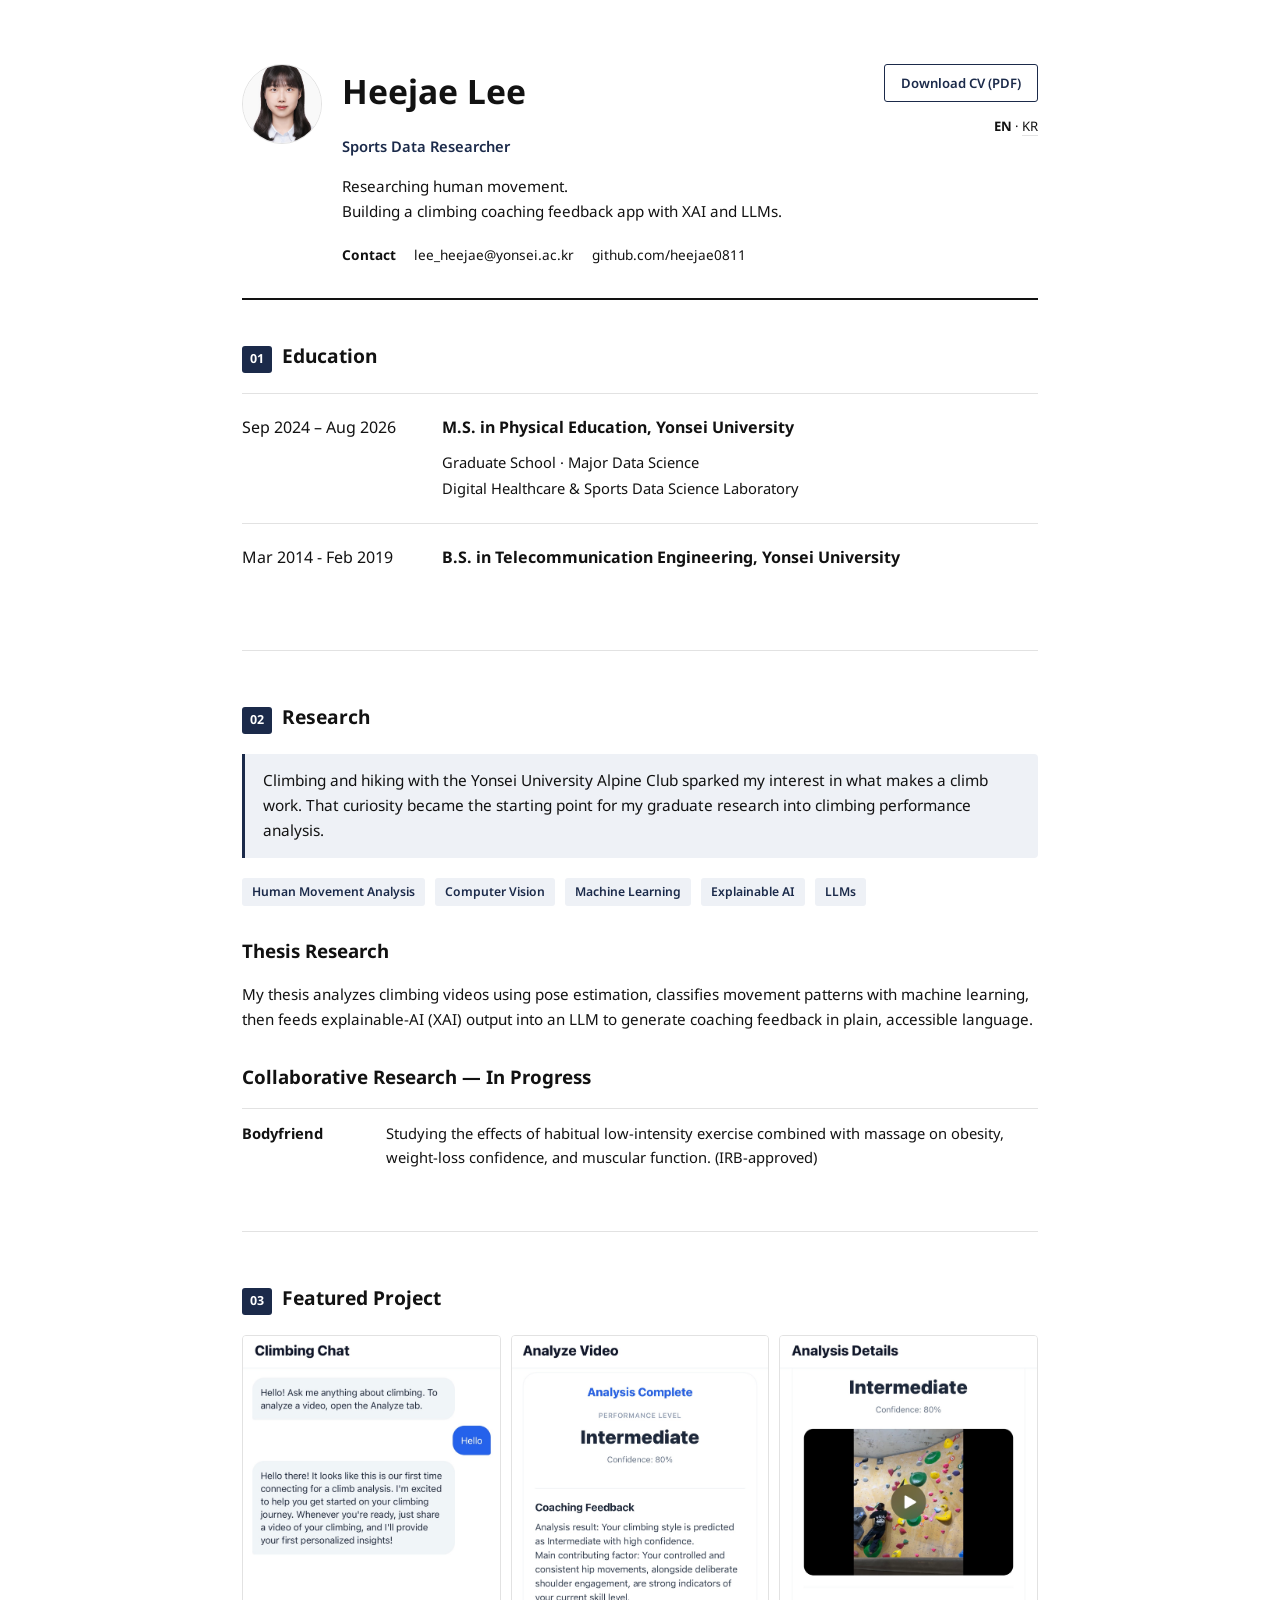
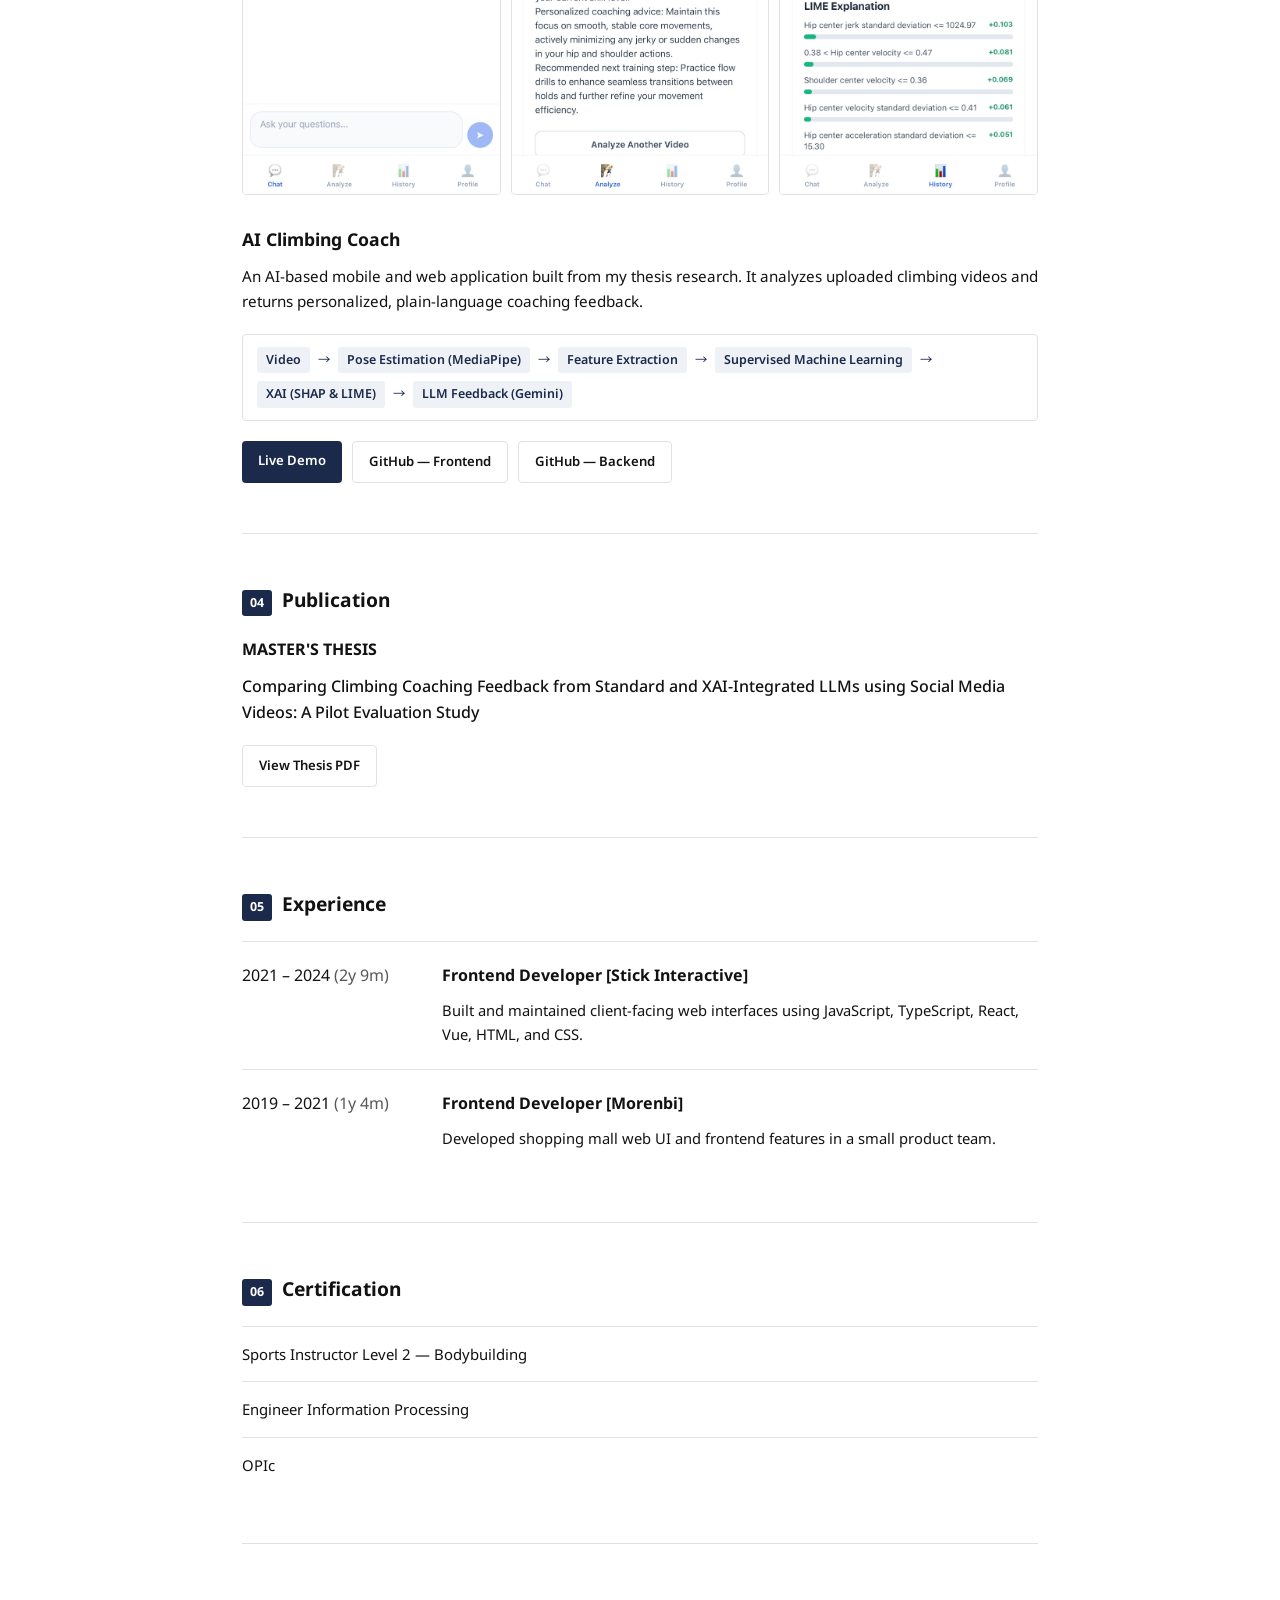
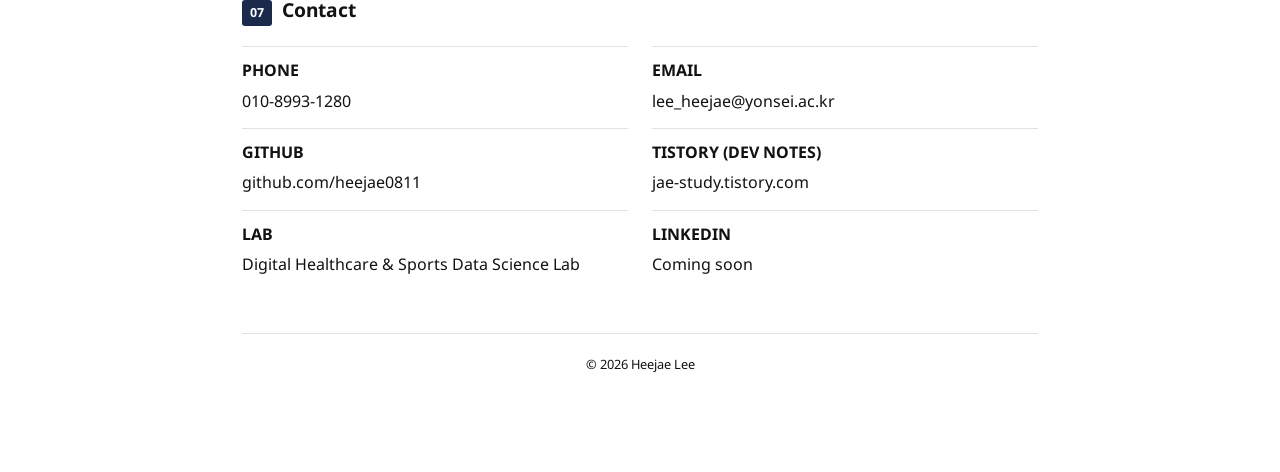
==== commit dfc4749d: "CV" ====
--- a/index.html
+++ b/index.html
@@ -49,7 +49,7 @@
       </div>
 
       <div class="timeline-item">
-        <div class="timeline-date">Sep 2024 – Aug 2026</div>
+        <div>Sep 2024 – Aug 2026</div>
 
         <div class="timeline-body">
           <h3>M.S. in Physical Education, Yonsei University</h3>
@@ -60,7 +60,7 @@
       </div>
 
       <div class="timeline-item">
-        <div class="timeline-date">Mar 2014 - Feb 2019</div>
+        <div>Mar 2014 - Feb 2019</div>
 
         <div class="timeline-body">
           <h3>B.S. in Telecommunication Engineering, Yonsei University</h3>
@@ -258,7 +258,7 @@
 
         <div class="item">
           <span class="label">LinkedIn</span>
-          <span class="value pending">Coming soon</span>
+          <span class="value">Coming soon</span>
         </div>
       </div>
     </section>
--- a/style.css
+++ b/style.css
@@ -2,9 +2,7 @@
 
 :root {
   --bg: #FFFFFF;
-  --bg-raised: #FFFFFF;
-  --ink: #000000;
-  --ink-soft: #121212;
+  --ink: #121212;
   --line: #E2E2E2;
   --navy: #1B2A4A;
   --navy-soft: #EEF1F6;
@@ -12,9 +10,13 @@
   --font: 'Noto Sans', 'Noto Sans KR', -apple-system, BlinkMacSystemFont, sans-serif;
 }
 
-* { box-sizing: border-box; }
-
-html { scroll-behavior: smooth; }
+* {
+  box-sizing: border-box;
+}
+
+html {
+  scroll-behavior: smooth;
+}
 
 body {
   margin: 0;
@@ -53,28 +55,24 @@
   flex-shrink: 0;
 }
 
-.masthead-text { flex: 1; min-width: 0; }
+.masthead-text {
+  flex: 1;
+  min-width: 0;
+}
 
 .masthead h1 {
-  font-weight: 700;
   font-size: 2.1rem;
-  letter-spacing: -0.01em;
   margin: 0 0 4px;
-  color: var(--ink);
 }
 
 .masthead .role {
   font-weight: 600;
   font-size: 0.92rem;
-  letter-spacing: 0.01em;
-  color: var(--navy);
-  margin: 0 0 12px;
+  color: var(--navy);
 }
 
 .masthead .tagline {
-  color: var(--ink-soft);
   font-size: 0.95rem;
-  margin: 0;
 }
 
 .contact-bar {
@@ -86,12 +84,15 @@
 }
 
 .contact-bar a, .contact-bar span {
-  color: var(--ink-soft);
+  color: var(--ink);
   text-decoration: none;
   white-space: nowrap;
 }
 
-.contact-bar a:hover { color: var(--navy); text-decoration: underline; }
+.contact-bar a:hover {
+  color: var(--navy);
+  text-decoration: underline;
+}
 
 .print-btn {
   border: 1.5px solid var(--navy);
@@ -106,15 +107,30 @@
   white-space: nowrap;
   transition: background 0.15s, color 0.15s;
 }
-.print-btn:hover { background: var(--navy); color: #fff; }
+.print-btn:hover {
+  background: var(--navy);
+  color: #fff;
+}
 
 .lang-switch {
   font-size: 0.82rem;
-  color: var(--ink-soft);
-}
-.lang-switch a { color: var(--ink-soft); text-decoration: none; border-bottom: 1px solid var(--line); }
-.lang-switch a:hover { color: var(--navy); border-color: var(--navy); }
-.lang-switch .current { color: var(--ink); font-weight: 700; border: none; }
+}
+
+.lang-switch a {
+  color: var(--ink);
+  text-decoration: none;
+  border-bottom: 1px solid var(--line);
+}
+
+.lang-switch a:hover {
+  color: var(--navy);
+  border-color: var(--navy);
+}
+
+.lang-switch .current {
+  font-weight: 700;
+  border: none;
+}
 
 /* ---------- SECTION STRUCTURE ---------- */
 
@@ -129,19 +145,16 @@
   font-weight: 700;
   font-size: 0.78rem;
   color: #fff;
-  background: var(--navy);
+  background-color: #1B2A4A;
   border-radius: 3px;
   padding: 3px 8px;
 }
 
 .section-head h2 {
-  font-weight: 700;
   font-size: 1.2rem;
-  letter-spacing: -0.005em;
   margin: 0;
 }
 
-/* clean divider between sections */
 .divider {
   height: 1px;
   background: var(--line);
@@ -153,7 +166,7 @@
 
 .timeline-item {
   display: grid;
-  grid-template-columns: 150px 1fr;
+  grid-template-columns: 180px 1fr;
   gap: 20px;
   padding: 20px 0;
   border-top: 1px solid var(--line);
@@ -163,33 +176,24 @@
   border-top: none;
 }
 
-.timeline-date {
-  font-size: 0.82rem;
-  font-weight: 500;
-  color: var(--ink-soft);
-}
-
 .timeline-body h3 {
   font-size: 1rem;
-  font-weight: 700;
   margin: 0 0 10px;
 }
 
 .timeline-body p {
   margin: 2px 0;
   font-size: 0.92rem;
-  color: var(--ink-soft);
-}
-
-.timeline-body a { color: var(--navy); }
-
-.timeline-body .meta-line { font-weight: 600; color: var(--ink); font-size: 0.88rem; }
+}
+
+.timeline-body a {
+  color: var(--navy);
+}
 
 /* ---------- RESEARCH ---------- */
 
 .research-intro {
   font-size: 0.96rem;
-  color: var(--ink);
   margin: 0 0 20px;
   padding: 14px 18px;
   background: var(--navy-soft);
@@ -198,8 +202,7 @@
 }
 
 .research-lead h3 {
-  font-weight: 700;
-  margin: 0 0 8px;
+  margin: 0 0 15px;
 }
 
 .research-lead p {
@@ -223,14 +226,12 @@
   padding: 4px 10px;
 }
 
-.research-collab { margin-top: 8px; }
-.research-collab h4 {
-  font-size: 0.8rem;
-  font-weight: 700;
-  text-transform: uppercase;
-  letter-spacing: 0.03em;
-  color: var(--ink-soft);
-  margin: 0 0 12px;
+.research-collab {
+  margin-top: 8px;
+}
+
+.research-collab h3 {
+  margin: 0 0 15px;
 }
 
 .research-item {
@@ -241,30 +242,32 @@
   border-top: 1px solid var(--line);
   font-size: 0.92rem;
 }
-.research-item:first-child { border-top: none; }
-.research-item strong { font-weight: 700; }
-.research-item .status {
-  font-size: 0.74rem;
-  font-weight: 600;
-  color: var(--navy);
-}
-.research-item p { margin: 0; color: var(--ink-soft); }
+
+.research-item:first-child {
+  border-top: none;
+}
+
+.research-item strong {
+  font-weight: 700;
+}
+
+.research-item p {
+  margin: 0;
+}
 
 /* ---------- FEATURED PROJECT ---------- */
 
 .project-card {
-  background: var(--bg-raised);
-  border: 1px solid var(--line);
-  border-radius: 6px;
-  padding: 26px;
+  padding: 0;
 }
 
 .project-images {
   display: grid;
   grid-template-columns: repeat(3, 1fr);
   gap: 10px;
-  margin-bottom: 20px;
-}
+  margin-bottom: 30px;
+}
+
 .project-images img {
   width: 100%;
   aspect-ratio: 9/16;
@@ -276,13 +279,11 @@
 
 .project-card h3 {
   font-size: 1.1rem;
-  font-weight: 700;
-  margin: 0 0 8px;
+  margin: 0 0 10px;
 }
 
 .project-card > p {
   font-size: 0.95rem;
-  color: var(--ink-soft);
   margin: 0 0 20px;
 }
 
@@ -293,17 +294,29 @@
   gap: 8px;
   font-size: 0.78rem;
   font-weight: 600;
-  color: var(--ink);
   background: var(--bg);
   border: 1px solid var(--line);
   border-radius: 4px;
   padding: 12px 14px;
   margin: 20px 0;
 }
-.pipeline span.arrow { color: var(--navy); font-weight: 400; }
-.pipeline span.step { background: var(--navy-soft); padding: 3px 9px; border-radius: 3px; }
-
-.button-row { display: flex; flex-wrap: wrap; gap: 10px; }
+.pipeline span.arrow {
+  color: var(--navy);
+  font-weight: 400;
+}
+
+.pipeline span.step {
+  color: var(--navy);
+  background: var(--navy-soft);
+  padding: 3px 9px;
+  border-radius: 3px;
+}
+
+.button-row {
+  display: flex;
+  flex-wrap: wrap;
+  gap: 10px;
+}
 
 .btn {
   font-family: var(--font);
@@ -314,54 +327,61 @@
   border-radius: 4px;
   display: inline-block;
 }
-.btn-primary { background: var(--navy); color: #fff; }
-.btn-primary:hover { background: #12203A; }
-.btn-secondary { border: 1px solid var(--line); color: var(--ink); }
-.btn-secondary:hover { border-color: var(--navy); color: var(--navy); }
+
+.btn-primary {
+  background: var(--navy);
+  color: #fff;
+}
+
+.btn-primary:hover {
+  background: #12203A;
+}
+
+.btn-secondary {
+  color: var(--ink);
+  border: 1px solid var(--line);
+}
+
+.btn-secondary:hover {
+  border-color: var(--navy);
+  color: var(--navy);
+}
 
 /* ---------- PUBLICATION ---------- */
 
 .pub-card {
-  border: 1px solid var(--line);
-  border-radius: 6px;
-  padding: 22px 24px;
+  padding: 0;
   margin-bottom: 14px;
-  background: var(--bg-raised);
-}
+}
+
 .pub-card .pub-kind {
   font-weight: 700;
   text-transform: uppercase;
-  letter-spacing: 0.03em;
-  color: var(--ink-soft);
-}
-.pub-card h3 { font-size: 1rem; font-weight: 700; margin: 6px 0 10px; }
-.pub-card .pub-title-kr { font-weight: 500; margin: 10 0 20px; }
-.pub-card .pub-title-en { font-size: 0.88rem; font-style: italic; color: var(--ink-soft); margin: 0 0 14px; }
-.pub-card .status-tag {
-  display: inline-block;
-  font-size: 0.74rem;
-  font-weight: 600;
-  color: var(--navy);
-  background: var(--navy-soft);
-  border-radius: 3px;
-  padding: 3px 10px;
-  margin-bottom: 12px;
-}
-.pub-card .note { font-size: 0.85rem; color: var(--ink-soft); margin: 8px 0 0; }
+}
+
+.pub-card h3 {
+  font-size: 1rem;
+  font-weight: 700;
+  margin: 6px 0 10px;
+}
+
+.pub-card .pub-title-kr {
+  font-weight: 500;
+  margin: 10px 0 20px;
+}
 
 /* ---------- CERTIFICATION ---------- */
 
-.cert-list { list-style: none; padding: 0; margin: 0; display: grid; gap: 10px; }
+.cert-list {
+  list-style: none;
+  padding: 0;
+  margin: 0;
+}
 .cert-list li {
   font-size: 0.93rem;
-  padding: 10px 0;
+  padding: 15px 0;
   border-top: 1px solid var(--line);
-  display: flex;
-  justify-content: space-between;
-  gap: 10px;
-}
-.cert-list li:first-child { border-top: none; }
-.cert-list .cert-kr { color: var(--ink-soft); font-size: 0.85rem; }
+}
 
 /* ---------- CONTACT / FOOTER ---------- */
 
@@ -370,22 +390,28 @@
   grid-template-columns: repeat(2, 1fr);
   gap: 14px 24px;
 }
+
 .contact-grid .item {
   border-top: 1px solid var(--line);
   padding-top: 10px;
 }
+
 .contact-grid .label {
-  font-size: 0.74rem;
   font-weight: 700;
   text-transform: uppercase;
-  letter-spacing: 0.03em;
-  color: var(--ink-soft);
   display: block;
   margin-bottom: 4px;
 }
-.contact-grid a, .contact-grid span.value { font-size: 0.95rem; color: var(--ink); text-decoration: none; }
-.contact-grid a:hover { color: var(--navy); text-decoration: underline; }
-.contact-grid .pending { color: var(--ink-soft); font-style: italic; }
+
+.contact-grid a, .contact-grid span.value {
+  color: var(--ink);
+  text-decoration: none;
+}
+
+.contact-grid a:hover {
+  color: var(--navy);
+  text-decoration: underline;
+}
 
 /* ---------- MASTHEAD LAYOUT HELPERS ---------- */
 
@@ -409,12 +435,6 @@
 
 .timeline-sub {
   opacity: 0.7;
-}
-
-.exp-summary {
-  font-size: 0.85rem;
-  color: var(--ink-soft);
-  margin: 0;
 }
 
 footer {
@@ -422,7 +442,6 @@
   padding-top: 20px;
   border-top: 1px solid var(--line);
   font-size: 0.8rem;
-  color: var(--ink-soft);
   text-align: center;
 }
 
@@ -435,10 +454,50 @@
   .timeline-item, .research-item { grid-template-columns: 1fr; }
   .project-images { grid-template-columns: repeat(3, 1fr); }
   .contact-grid { grid-template-columns: 1fr; }
+  .cert-list { grid-template-columns: 1fr; }
+}
+
+@page {
+  margin: 12mm 14mm;
 }
 
 @media print {
-  body { background: #fff; }
+  html, body, * {
+    -webkit-print-color-adjust: exact !important;
+    color-adjust: exact !important;
+    print-color-adjust: exact !important;
+  }
+
   .print-btn, .lang-switch { display: none; }
-  .project-card, .pub-card { break-inside: avoid; }
-}
+
+  .page {
+    max-width: 100%;
+    padding: 0;
+  }
+
+  .masthead {
+    margin-bottom: 24px;
+    padding-bottom: 18px;
+  }
+
+  .divider {
+    margin: 22px 0;
+  }
+
+  .section-head {
+    margin-bottom: 14px;
+  }
+
+  .timeline-item {
+    padding: 12px 0;
+  }
+
+  .research-lead p,
+  .tag-container {
+    margin-bottom: 16px;
+  }
+
+  .project-card, .pub-card {
+    break-inside: avoid;
+  }
+}
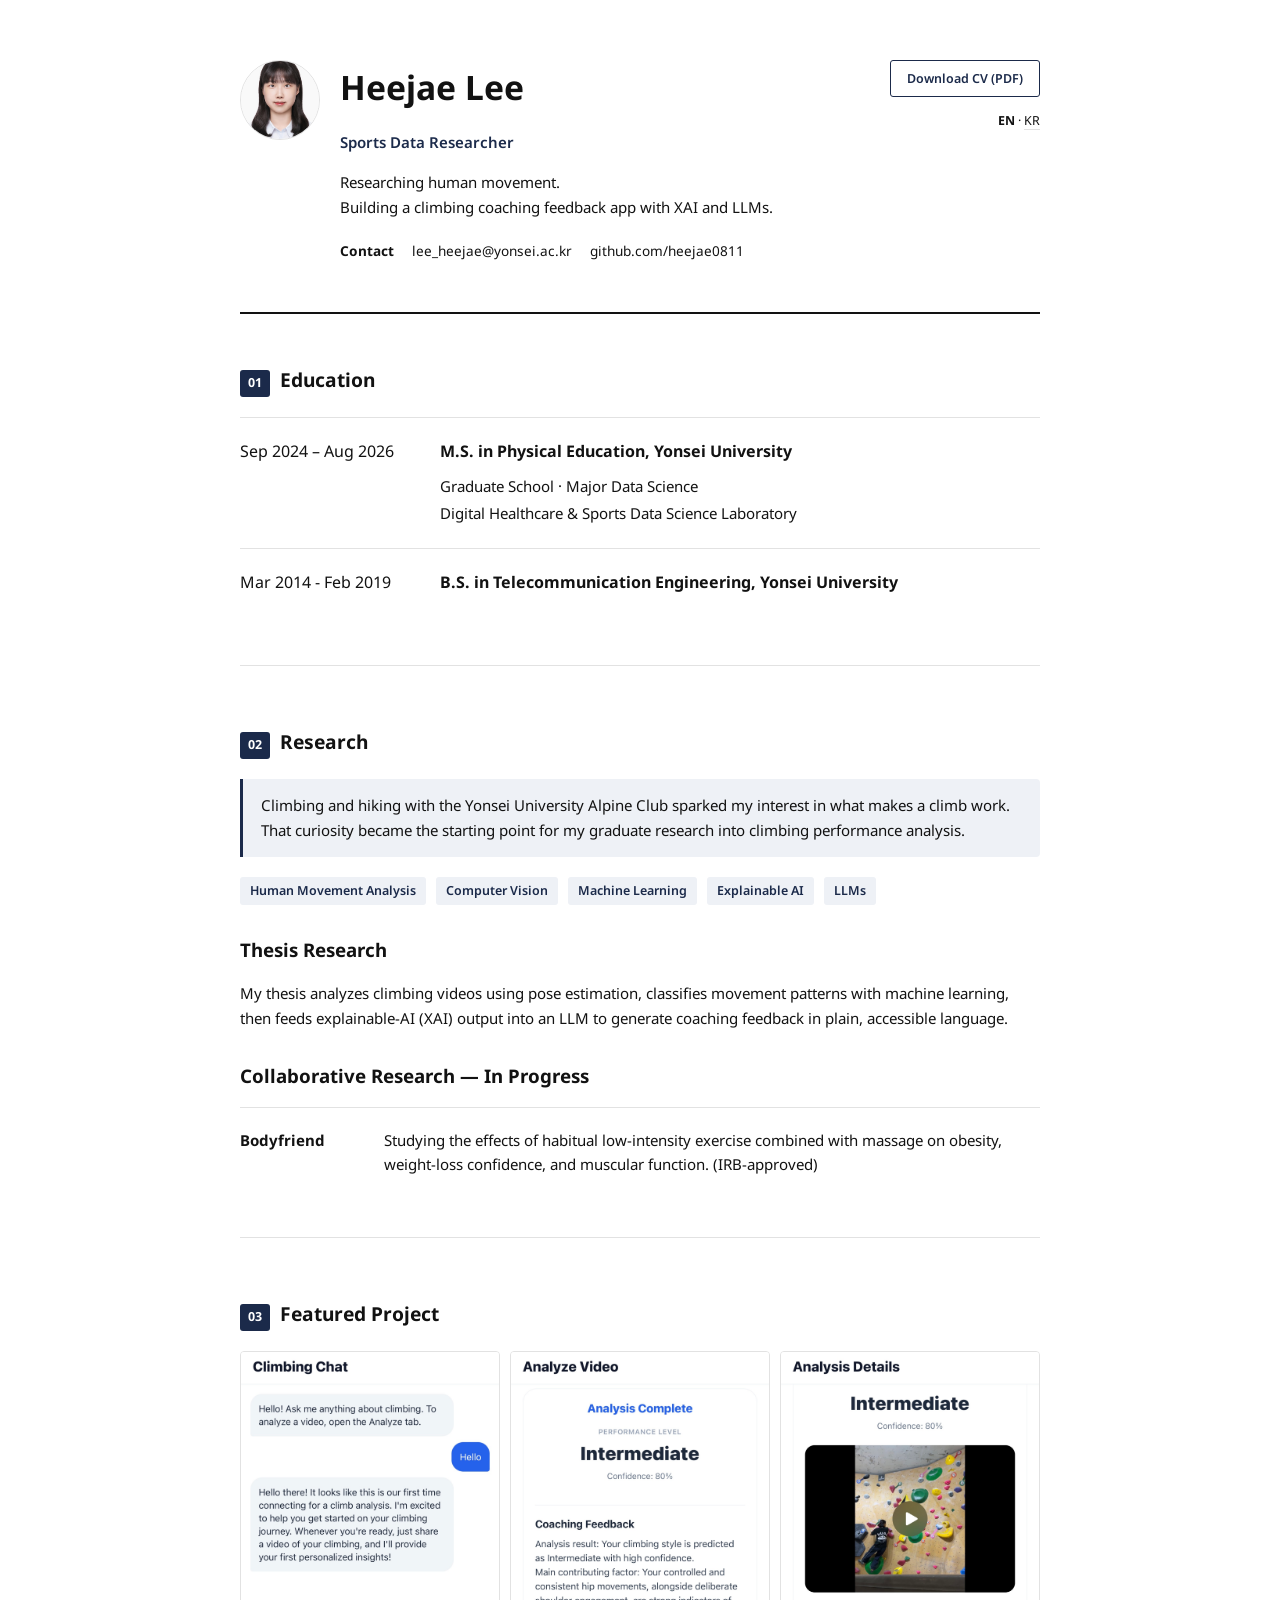
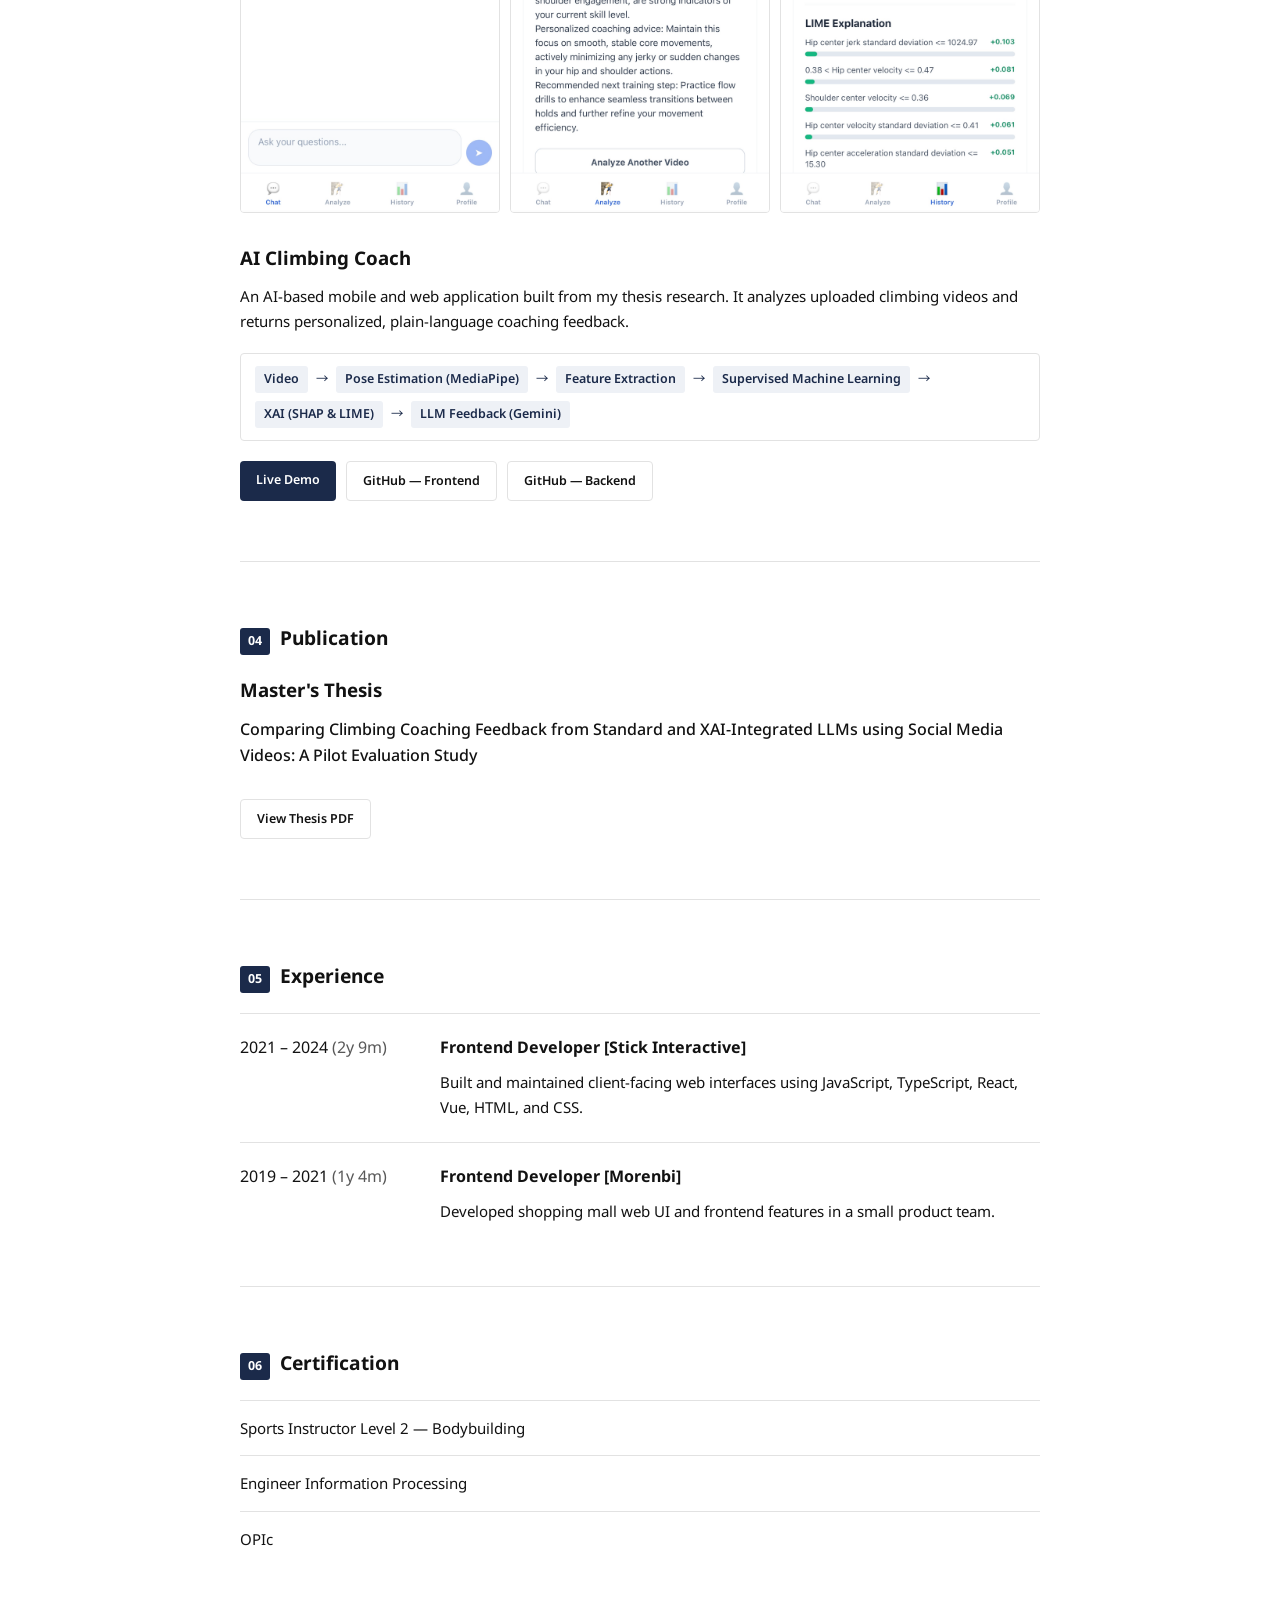
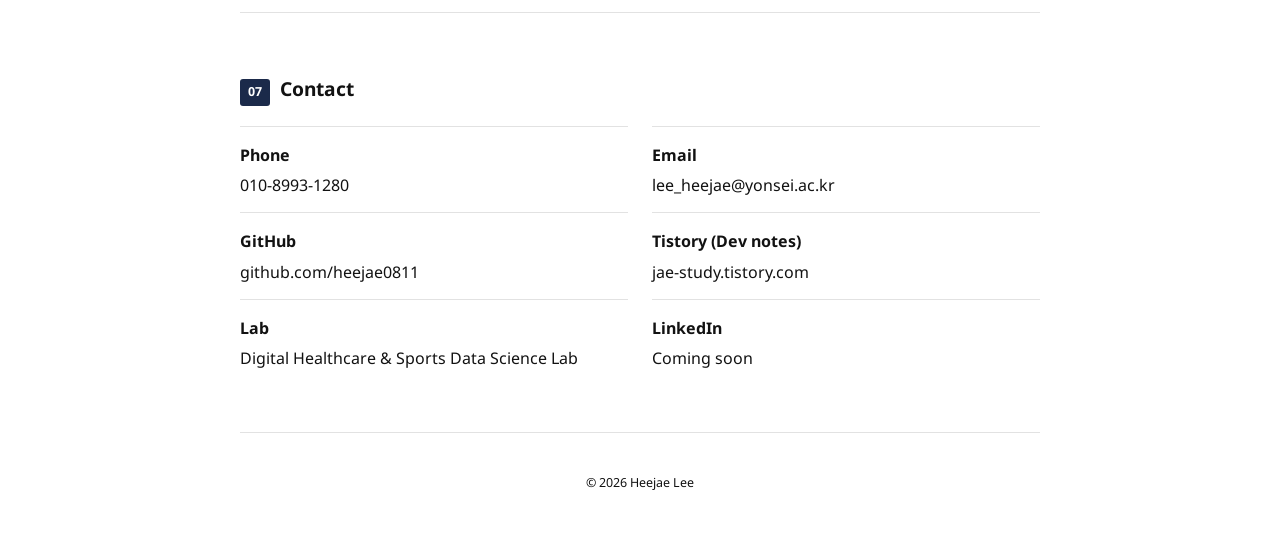
==== commit 49976937: "CV" ====
--- a/index.html
+++ b/index.html
@@ -163,7 +163,7 @@
       </div>
 
       <div class="pub-card">
-        <span class="pub-kind">Master's Thesis</span>
+        <h3>Master's Thesis</h3>
 
         <p class="pub-title-kr">
           Comparing Climbing Coaching Feedback from Standard and XAI-Integrated LLMs using Social Media Videos: A Pilot Evaluation Study
@@ -247,7 +247,7 @@
         </div>
 
         <div class="item">
-          <span class="label">Tistory (dev notes)</span>
+          <span class="label">Tistory (Dev notes)</span>
           <a href="https://jae-study.tistory.com/" target="_blank" rel="noopener noreferrer">jae-study.tistory.com</a>
         </div>
 
--- a/style.css
+++ b/style.css
@@ -8,6 +8,14 @@
   --navy-soft: #EEF1F6;
 
   --font: 'Noto Sans', 'Noto Sans KR', -apple-system, BlinkMacSystemFont, sans-serif;
+
+  /* Type scale �� unified font sizes only */
+  --fs-xs: 0.78rem;   /* labels, dates, buttons, tags */
+  --fs-sm: 0.85rem;   /* small meta text */
+  --fs-base: 0.94rem; /* body/description text */
+  --fs-md: 1rem;      /* subheadings (h3) */
+  --fs-lg: 1.2rem;    /* section headings (h2) */
+  --fs-xl: 2.1rem;    /* name (h1) */
 }
 
 * {
@@ -31,7 +39,7 @@
 .page {
   max-width: 860px;
   margin: 0 auto;
-  padding: 64px 32px 96px;
+  padding: 60px 30px;
 }
 
 /* ---------- HEADER ---------- */
@@ -41,9 +49,9 @@
   align-items: flex-start;
   justify-content: space-between;
   gap: 32px;
-  padding-bottom: 32px;
+  padding-bottom: 50px;
   border-bottom: 2px solid var(--ink);
-  margin-bottom: 40px;
+  margin-bottom: 50px;
 }
 
 .masthead-photo {
@@ -61,18 +69,18 @@
 }
 
 .masthead h1 {
-  font-size: 2.1rem;
+  font-size: var(--fs-xl);
   margin: 0 0 4px;
 }
 
 .masthead .role {
   font-weight: 600;
-  font-size: 0.92rem;
+  font-size: var(--fs-base);
   color: var(--navy);
 }
 
 .masthead .tagline {
-  font-size: 0.95rem;
+  font-size: var(--fs-base);
 }
 
 .contact-bar {
@@ -80,7 +88,7 @@
   flex-wrap: wrap;
   gap: 8px 18px;
   margin-top: 20px;
-  font-size: 0.85rem;
+  font-size: var(--fs-sm);
 }
 
 .contact-bar a, .contact-bar span {
@@ -100,7 +108,7 @@
   color: var(--navy);
   font-family: var(--font);
   font-weight: 600;
-  font-size: 0.82rem;
+  font-size: var(--fs-xs);
   padding: 9px 16px;
   border-radius: 3px;
   cursor: pointer;
@@ -113,7 +121,7 @@
 }
 
 .lang-switch {
-  font-size: 0.82rem;
+  font-size: var(--fs-xs);
 }
 
 .lang-switch a {
@@ -143,7 +151,7 @@
 
 .section-num {
   font-weight: 700;
-  font-size: 0.78rem;
+  font-size: var(--fs-xs);
   color: #fff;
   background-color: #1B2A4A;
   border-radius: 3px;
@@ -151,7 +159,7 @@
 }
 
 .section-head h2 {
-  font-size: 1.2rem;
+  font-size: var(--fs-lg);
   margin: 0;
 }
 
@@ -159,7 +167,7 @@
   height: 1px;
   background: var(--line);
   border: none;
-  margin: 50px 0;
+  margin: 60px 0;
 }
 
 /* ---------- TIMELINE (Education / Experience) ---------- */
@@ -176,14 +184,18 @@
   border-top: none;
 }
 
+.timeline-item:last-child {
+  padding-bottom: 0;
+}
+
 .timeline-body h3 {
-  font-size: 1rem;
+  font-size: var(--fs-md);
   margin: 0 0 10px;
 }
 
 .timeline-body p {
   margin: 2px 0;
-  font-size: 0.92rem;
+  font-size: var(--fs-base);
 }
 
 .timeline-body a {
@@ -193,7 +205,7 @@
 /* ---------- RESEARCH ---------- */
 
 .research-intro {
-  font-size: 0.96rem;
+  font-size: var(--fs-base);
   margin: 0 0 20px;
   padding: 14px 18px;
   background: var(--navy-soft);
@@ -207,7 +219,7 @@
 
 .research-lead p {
   margin: 0 0 30px;
-  font-size: 0.95rem;
+  font-size: var(--fs-base);
 }
 
 .tag-container {
@@ -218,16 +230,12 @@
 }
 
 .tag {
-  font-size: 0.76rem;
+  font-size: var(--fs-xs);
   font-weight: 600;
   color: var(--navy);
   background: var(--navy-soft);
   border-radius: 3px;
   padding: 4px 10px;
-}
-
-.research-collab {
-  margin-top: 8px;
 }
 
 .research-collab h3 {
@@ -238,14 +246,19 @@
   display: grid;
   grid-template-columns: 130px 1fr;
   gap: 14px;
-  padding: 12px 0;
+  padding: 20px 0;
   border-top: 1px solid var(--line);
-  font-size: 0.92rem;
+  font-size: var(--fs-base);
 }
 
 .research-item:first-child {
   border-top: none;
 }
+
+.research-item:last-child {
+  padding-bottom: 0;
+}
+
 
 .research-item strong {
   font-weight: 700;
@@ -278,12 +291,11 @@
 }
 
 .project-card h3 {
-  font-size: 1.1rem;
   margin: 0 0 10px;
 }
 
 .project-card > p {
-  font-size: 0.95rem;
+  font-size: var(--fs-base);
   margin: 0 0 20px;
 }
 
@@ -292,7 +304,7 @@
   flex-wrap: wrap;
   align-items: center;
   gap: 8px;
-  font-size: 0.78rem;
+  font-size: var(--fs-xs);
   font-weight: 600;
   background: var(--bg);
   border: 1px solid var(--line);
@@ -321,7 +333,7 @@
 .btn {
   font-family: var(--font);
   font-weight: 600;
-  font-size: 0.82rem;
+  font-size: var(--fs-xs);
   text-decoration: none;
   padding: 9px 16px;
   border-radius: 4px;
@@ -354,20 +366,13 @@
   margin-bottom: 14px;
 }
 
-.pub-card .pub-kind {
-  font-weight: 700;
-  text-transform: uppercase;
-}
-
 .pub-card h3 {
-  font-size: 1rem;
-  font-weight: 700;
   margin: 6px 0 10px;
 }
 
 .pub-card .pub-title-kr {
   font-weight: 500;
-  margin: 10px 0 20px;
+  margin: 10px 0 30px;
 }
 
 /* ---------- CERTIFICATION ---------- */
@@ -378,9 +383,13 @@
   margin: 0;
 }
 .cert-list li {
-  font-size: 0.93rem;
+  font-size: var(--fs-base);
   padding: 15px 0;
   border-top: 1px solid var(--line);
+}
+
+.cert-list li:last-child {
+  padding-bottom: 0;
 }
 
 /* ---------- CONTACT / FOOTER ---------- */
@@ -393,12 +402,11 @@
 
 .contact-grid .item {
   border-top: 1px solid var(--line);
-  padding-top: 10px;
+  padding-top: 15px;
 }
 
 .contact-grid .label {
   font-weight: 700;
-  text-transform: uppercase;
   display: block;
   margin-bottom: 4px;
 }
@@ -438,23 +446,27 @@
 }
 
 footer {
-  margin-top: 56px;
-  padding-top: 20px;
+  margin-top: 60px;
+  padding-top: 40px;
   border-top: 1px solid var(--line);
-  font-size: 0.8rem;
+  font-size: var(--fs-xs);
   text-align: center;
 }
 
 /* ---------- RESPONSIVE ---------- */
 
 @media (max-width: 640px) {
-  .page { padding: 40px 20px 72px; }
+  .divider { margin: 30px 0; }
+  .page { padding: 40px 20px; }
+  footer { margin-top: 30px; padding-top: 30px; }
   .masthead { flex-direction: column; }
   .masthead h1 { font-size: 1.8rem; }
-  .timeline-item, .research-item { grid-template-columns: 1fr; }
+  .timeline-item, .research-item { grid-template-columns: 1fr; gap: 10px; }
   .project-images { grid-template-columns: repeat(3, 1fr); }
   .contact-grid { grid-template-columns: 1fr; }
   .cert-list { grid-template-columns: 1fr; }
+  .masthead-actions { flex-direction: initial; }
+  .pub-card .pub-title-kr { margin-bottom: 20px;}
 }
 
 @page {
